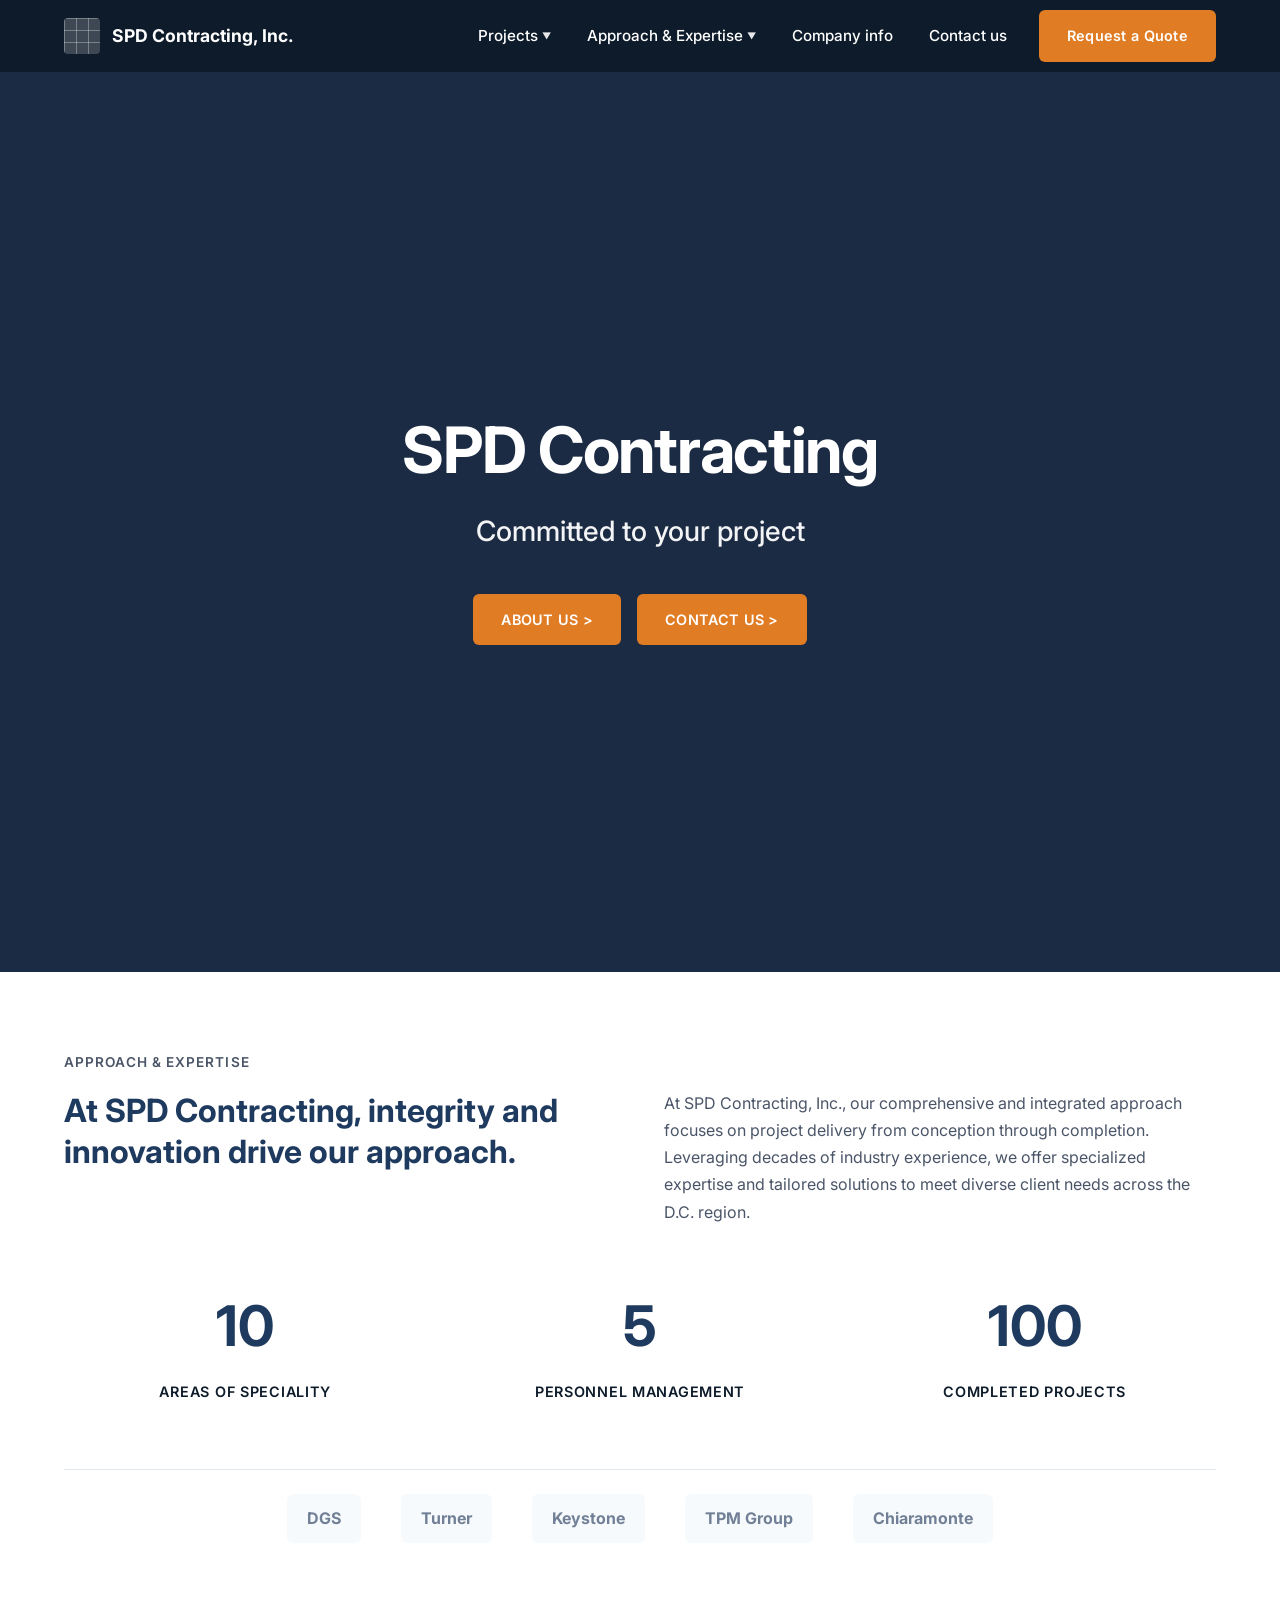
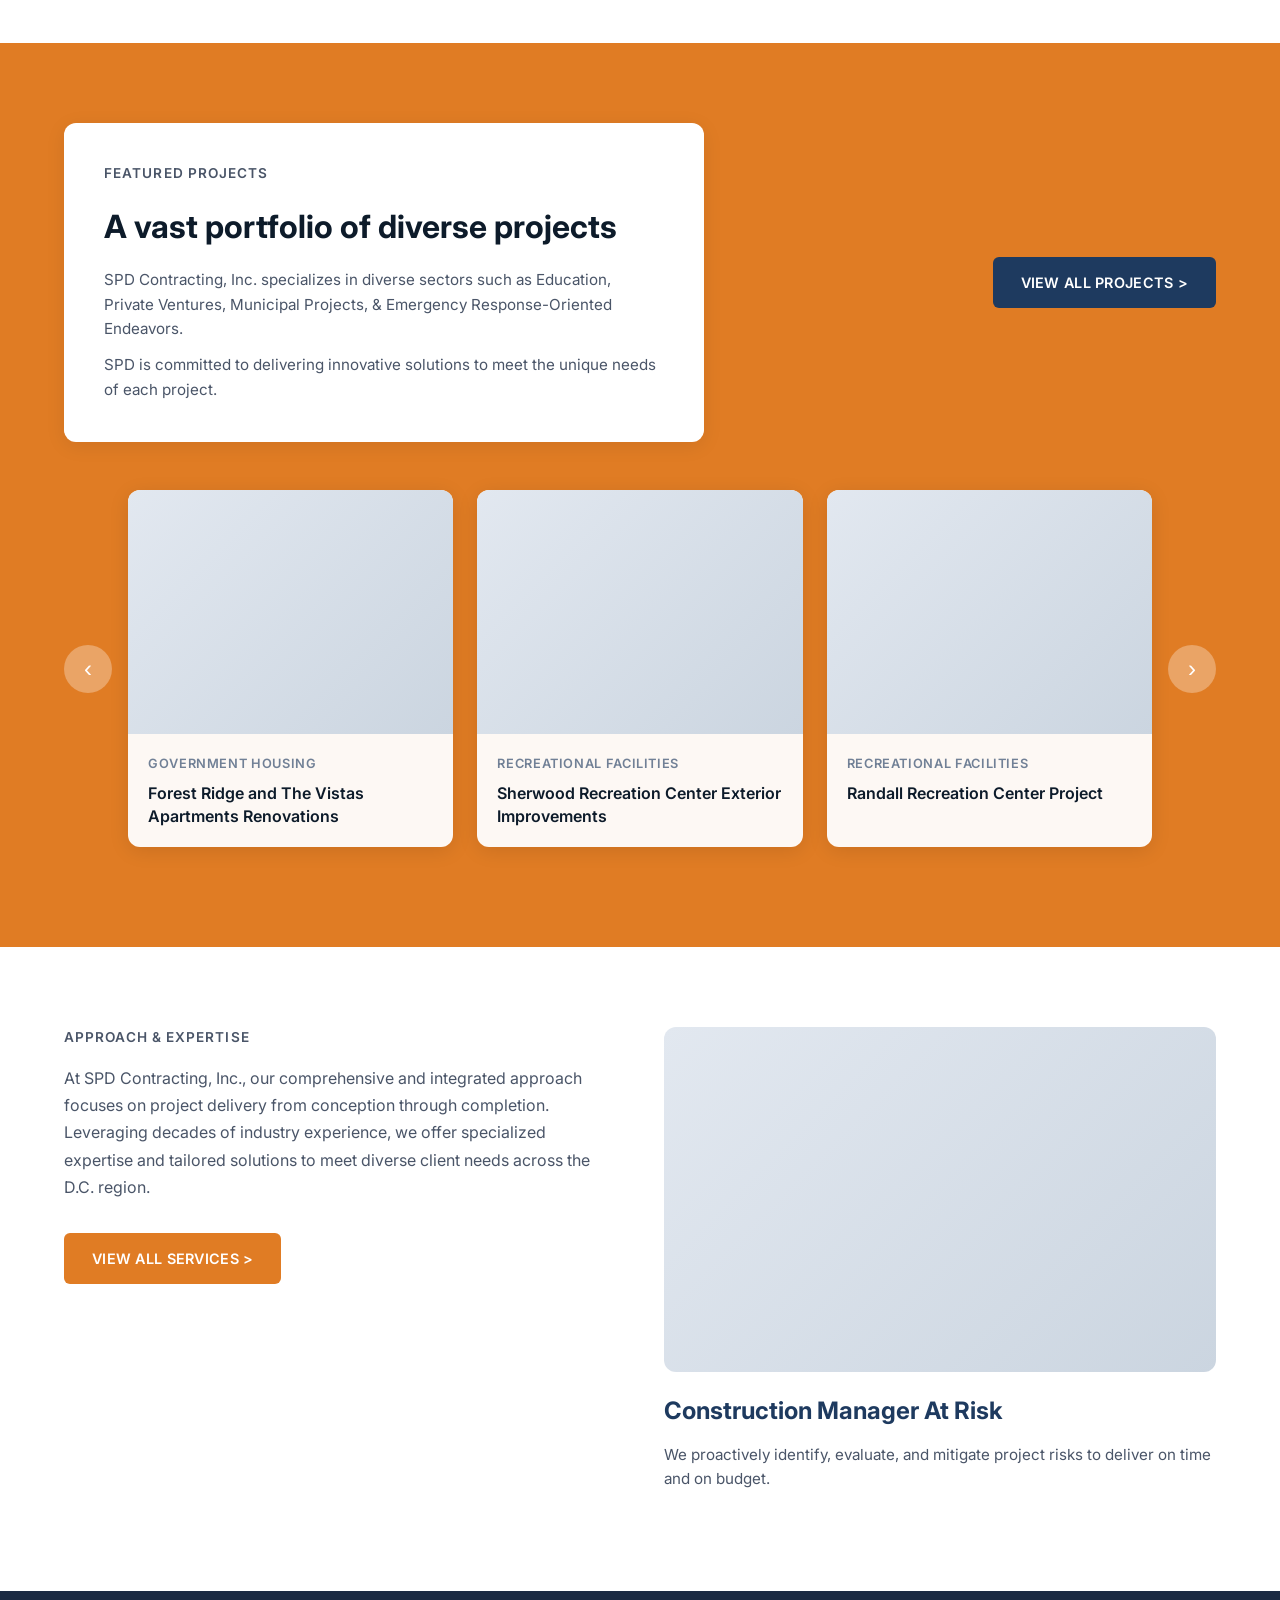
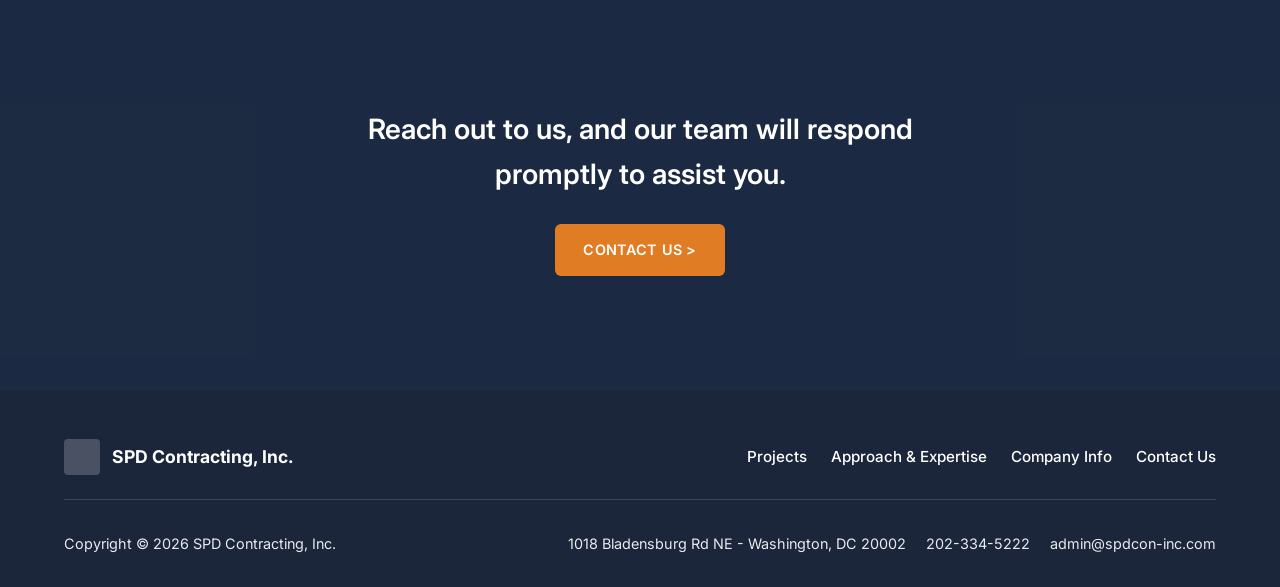
==== src/pages/index.html @ b2f112a1 "add generic navbar footer and project page" ====
<!DOCTYPE html>
<html lang="en">
<head>
  <meta charset="UTF-8">
  <meta name="viewport" content="width=device-width, initial-scale=1.0">
  <title>SPD Contracting, Inc. - Committed to your project</title>
  <link rel="preconnect" href="https://fonts.googleapis.com">
  <link rel="preconnect" href="https://fonts.gstatic.com" crossorigin>
  <link href="https://fonts.googleapis.com/css2?family=Inter:wght@400;500;600;700&display=swap" rel="stylesheet">
  <link rel="stylesheet" href="../assets/css/base.css">
  <link rel="stylesheet" href="../assets/css/layout.css">
  <link rel="stylesheet" href="../assets/css/components.css">
  <link rel="stylesheet" href="../assets/css/carousel.css">
  <link rel="stylesheet" href="../assets/css/pages.css">
</head>
<body>
  <div id="site-header-placeholder"></div>

  <main id="main-content">
    <section class="hero">
      <div class="hero-overlay"></div>
      <div class="hero-content">
        <h1 class="hero-title">SPD Contracting</h1>
        <p class="hero-subtitle">Committed to your project</p>
        <div class="hero-buttons">
          <a href="#approach" class="btn btn-primary">ABOUT US &gt;</a>
          <a href="#contact" class="btn btn-primary">CONTACT US &gt;</a>
        </div>
      </div>
    </section>

    <section class="approach" id="approach">
      <div class="container">
        <h2 class="section-label">Approach & Expertise</h2>
        <div class="approach-grid">
          <div class="approach-headline">
            <h3>At SPD Contracting, integrity and innovation drive our approach.</h3>
          </div>
          <div class="approach-text">
            <p>At SPD Contracting, Inc., our comprehensive and integrated approach focuses on project delivery from conception through completion. Leveraging decades of industry experience, we offer specialized expertise and tailored solutions to meet diverse client needs across the D.C. region.</p>
          </div>
        </div>
        <div class="metrics">
          <div class="metric">
            <span class="metric-number">10</span>
            <span class="metric-label">Areas of SPECIALITY</span>
          </div>
          <div class="metric">
            <span class="metric-number">5</span>
            <span class="metric-label">Personnel MANAGEMENT</span>
          </div>
          <div class="metric">
            <span class="metric-number">100</span>
            <span class="metric-label">Completed PROJECTS</span>
          </div>
        </div>
        <div class="partner-logos">
          <div class="partner-logo">DGS</div>
          <div class="partner-logo">Turner</div>
          <div class="partner-logo">Keystone</div>
          <div class="partner-logo">TPM Group</div>
          <div class="partner-logo">Chiaramonte</div>
        </div>
      </div>
    </section>

    <section class="featured-projects" id="projects">
      <div class="container">
        <div class="projects-intro">
          <div class="projects-text-box">
            <h2 class="section-label">Featured Projects</h2>
            <h3 class="projects-title">A vast portfolio of diverse projects</h3>
            <p>SPD Contracting, Inc. specializes in diverse sectors such as Education, Private Ventures, Municipal Projects, & Emergency Response-Oriented Endeavors.</p>
            <p>SPD is committed to delivering innovative solutions to meet the unique needs of each project.</p>
          </div>
          <a href="projects.html" class="btn btn-dark">VIEW ALL PROJECTS &gt;</a>
        </div>
        <div class="projects-carousel">
          <button type="button" class="carousel-arrow carousel-prev" aria-label="Previous">‹</button>
          <div class="projects-cards">
            <article class="project-card">
              <div class="project-image"></div>
              <div class="project-caption">
                <span class="project-category">Government Housing</span>
                <h4>Forest Ridge and The Vistas Apartments Renovations</h4>
              </div>
            </article>
            <article class="project-card">
              <div class="project-image"></div>
              <div class="project-caption">
                <span class="project-category">Recreational Facilities</span>
                <h4>Sherwood Recreation Center Exterior Improvements</h4>
              </div>
            </article>
            <article class="project-card">
              <div class="project-image"></div>
              <div class="project-caption">
                <span class="project-category">Recreational Facilities</span>
                <h4>Randall Recreation Center Project</h4>
              </div>
            </article>
          </div>
          <button type="button" class="carousel-arrow carousel-next" aria-label="Next">›</button>
        </div>
      </div>
    </section>

    <section class="services">
      <div class="container">
        <div class="services-grid">
          <div class="services-intro">
            <h2 class="section-label">Approach & Expertise</h2>
            <p>At SPD Contracting, Inc., our comprehensive and integrated approach focuses on project delivery from conception through completion. Leveraging decades of industry experience, we offer specialized expertise and tailored solutions to meet diverse client needs across the D.C. region.</p>
            <a href="#approach" class="btn btn-primary">VIEW ALL SERVICES &gt;</a>
          </div>
          <div class="service-feature">
            <div class="service-image"></div>
            <h3>Construction Manager At Risk</h3>
            <p>We proactively identify, evaluate, and mitigate project risks to deliver on time and on budget.</p>
          </div>
        </div>
      </div>
    </section>

    <section class="cta-section" id="contact">
      <div class="cta-overlay"></div>
      <div class="cta-content">
        <p class="cta-text">Reach out to us, and our team will respond promptly to assist you.</p>
        <a href="#contact" class="btn btn-primary">CONTACT US &gt;</a>
      </div>
    </section>
  </main>

  <div id="site-footer-placeholder"></div>

  <script src="../assets/js/carousel.js"></script>
  <script src="../assets/js/nav.js"></script>
  <script src="../assets/js/main.js" data-partials-base="../partials/"></script>
  <script>
    document.addEventListener('DOMContentLoaded', function () {
      var prev = document.querySelector('.carousel-prev');
      var next = document.querySelector('.carousel-next');
      var cards = document.querySelector('.projects-cards');
      if (prev && next && cards) {
        prev.addEventListener('click', function () { cards.scrollBy({ left: -320, behavior: 'smooth' }); });
        next.addEventListener('click', function () { cards.scrollBy({ left: 320, behavior: 'smooth' }); });
      }
    });
  </script>
</body>
</html>
---- src/assets/css/base.css ----
/**
 * base.css - Variables, reset, tipografía
 * Prefijo de componentes: .site-header, .nav__, .footer__
 */
:root {
  --color-dark: #0d1b2a;
  --color-dark-blue: #1b263b;
  --color-navy: #1e3a5f;
  --color-accent: #e07c24;
  --color-accent-hover: #c96a1a;
  --color-white: #ffffff;
  --color-gray: #4a5568;
  --color-gray-light: #718096;
  --font-sans: 'Inter', -apple-system, BlinkMacSystemFont, 'Segoe UI', sans-serif;
  --container-max: 1200px;
  --header-height: 72px;
}

*,
*::before,
*::after {
  box-sizing: border-box;
}

html {
  scroll-behavior: smooth;
}

body {
  margin: 0;
  font-family: var(--font-sans);
  font-size: 16px;
  line-height: 1.6;
  color: var(--color-dark);
  background: var(--color-white);
}

img {
  max-width: 100%;
  height: auto;
  display: block;
}

a {
  color: inherit;
  text-decoration: none;
}

ul {
  list-style: none;
  margin: 0;
  padding: 0;
}
---- src/assets/css/layout.css ----
/**
 * layout.css - Container, grids, spacing
 */
.layout__container {
  max-width: var(--container-max);
  margin: 0 auto;
  padding: 0 24px;
}

/* Alias para compatibilidad con páginas existentes */
.container {
  max-width: var(--container-max);
  margin: 0 auto;
  padding: 0 24px;
}
---- src/assets/css/components.css ----
/**
 * components.css - Navbar (mega menu), Footer, botones, dropdowns
 * Clases prefijadas: .site-header, .nav__, .footer__
 */

/* ========== Buttons ========== */
.btn {
  display: inline-block;
  padding: 14px 28px;
  font-family: var(--font-sans);
  font-weight: 600;
  font-size: 0.9rem;
  letter-spacing: 0.02em;
  border: none;
  border-radius: 6px;
  cursor: pointer;
  transition: background 0.2s, transform 0.15s;
}

.btn:hover {
  transform: translateY(-1px);
}

.btn-primary {
  background: var(--color-accent);
  color: var(--color-white);
}

.btn-primary:hover {
  background: var(--color-accent-hover);
}

.btn-dark {
  background: var(--color-navy);
  color: var(--color-white);
}

.btn-dark:hover {
  background: var(--color-dark-blue);
}

/* ========== Site Header ========== */
.site-header {
  position: fixed;
  top: 0;
  left: 0;
  right: 0;
  height: var(--header-height);
  background: var(--color-dark);
  z-index: 100;
  display: flex;
  align-items: center;
}

.site-header .layout__container,
.site-header .header-inner {
  width: 100%;
  max-width: var(--container-max);
  margin: 0 auto;
  padding: 0 24px;
  display: flex;
  align-items: center;
  justify-content: space-between;
  gap: 16px;
}

.site-header .nav__list-wrap {
  flex: 1;
  display: flex;
  justify-content: flex-end;
}

.site-header .btn-primary {
  flex-shrink: 0;
}

.site-header .nav__logo {
  display: flex;
  align-items: center;
  gap: 12px;
  color: var(--color-white);
  font-weight: 700;
  font-size: 1.1rem;
}

.site-header .nav__logo-icon {
  width: 36px;
  height: 36px;
  background: rgba(255, 255, 255, 0.2);
  display: block;
  border-radius: 4px;
  background-image: linear-gradient(to right, rgba(255,255,255,0.3) 1px, transparent 1px),
    linear-gradient(to bottom, rgba(255,255,255,0.3) 1px, transparent 1px);
  background-size: 12px 12px;
}

/* Desktop nav list */
.nav__list {
  display: flex;
  align-items: center;
  gap: 4px;
}

.nav__item {
  position: relative;
}

.nav__link {
  display: inline-flex;
  align-items: center;
  gap: 4px;
  padding: 12px 16px;
  color: var(--color-white);
  font-weight: 500;
  font-size: 0.95rem;
  border: none;
  background: none;
  cursor: pointer;
  font-family: inherit;
  text-decoration: none;
}

.nav__link:hover,
.nav__link:focus,
.nav__item.is-active .nav__link {
  color: var(--color-accent);
  outline: none;
}

.nav__chevron {
  font-size: 0.6em;
  opacity: 0.9;
  transition: transform 0.2s;
}

.nav__item[aria-expanded="true"] .nav__chevron {
  transform: rotate(180deg);
}

/* Dropdown panel (mega menu + simple dropdown) */
.nav__dropdown {
  position: absolute;
  top: 100%;
  left: 0;
  min-width: 280px;
  background: rgba(13, 27, 42, 0.98);
  backdrop-filter: blur(8px);
  border-radius: 0 0 8px 8px;
  box-shadow: 0 12px 32px rgba(0, 0, 0, 0.4);
  padding: 16px 0;
  opacity: 0;
  visibility: hidden;
  transform: translateY(-4px);
  transition: opacity 0.2s, visibility 0.2s, transform 0.2s;
  z-index: 200;
}

.nav__item[aria-expanded="true"] .nav__dropdown {
  opacity: 1;
  visibility: visible;
  transform: translateY(0);
}

/* Mega menu: two columns */
.nav__mega {
  display: grid;
  grid-template-columns: 220px 1fr;
  min-width: 520px;
  max-width: 640px;
  max-height: 80vh;
  overflow: hidden;
}

.nav__mega-cols {
  overflow-y: auto;
  padding: 8px 0;
}

.nav__mega-cols .nav__mega-category {
  display: flex;
  align-items: center;
  justify-content: space-between;
  padding: 12px 20px;
  color: var(--color-white);
  font-weight: 500;
  font-size: 0.9rem;
  border: none;
  background: none;
  width: 100%;
  text-align: left;
  cursor: pointer;
  font-family: inherit;
  transition: background 0.15s, color 0.15s;
}

.nav__mega-category:hover,
.nav__mega-category:focus,
.nav__mega-category.is-active {
  background: rgba(255, 255, 255, 0.1);
  color: var(--color-accent);
  outline: none;
}

.nav__mega-category .nav__mega-arrow {
  font-size: 0.75rem;
  opacity: 0.7;
}

.nav__mega-panel {
  border-left: 1px solid rgba(255, 255, 255, 0.15);
  padding: 16px 20px;
  overflow-y: auto;
}

.nav__mega-panel-content {
  display: none;
}

.nav__mega-panel-content.is-visible {
  display: block;
}

.nav__mega-panel a {
  display: block;
  padding: 8px 0;
  color: rgba(255, 255, 255, 0.9);
  font-size: 0.9rem;
}

.nav__mega-panel a:hover,
.nav__mega-panel a:focus {
  color: var(--color-accent);
  outline: none;
}

/* Simple dropdown (Approach & Expertise) */
.nav__dropdown-list {
  padding: 4px 0;
}

.nav__dropdown-list a {
  display: block;
  padding: 10px 20px;
  color: var(--color-white);
  font-size: 0.9rem;
}

.nav__dropdown-list a:hover,
.nav__dropdown-list a:focus {
  background: rgba(255, 255, 255, 0.1);
  color: var(--color-accent);
  outline: none;
}

/* Mobile: hamburger */
.nav__toggle {
  display: none;
  align-items: center;
  justify-content: center;
  width: 44px;
  height: 44px;
  padding: 0;
  border: none;
  background: none;
  color: var(--color-white);
  cursor: pointer;
}

.nav__toggle-icon {
  width: 24px;
  height: 2px;
  background: currentColor;
  position: relative;
  transition: background 0.2s;
}

.nav__toggle-icon::before,
.nav__toggle-icon::after {
  content: "";
  position: absolute;
  left: 0;
  width: 100%;
  height: 2px;
  background: currentColor;
  transition: transform 0.2s;
}

.nav__toggle-icon::before {
  top: -8px;
}

.nav__toggle-icon::after {
  top: 8px;
}

.nav__item[aria-expanded="true"] .nav__toggle-icon,
.site-header.is-open .nav__toggle-icon {
  background: transparent;
}

.site-header.is-open .nav__toggle-icon::before {
  transform: translateY(8px) rotate(45deg);
}

.site-header.is-open .nav__toggle-icon::after {
  transform: translateY(-8px) rotate(-45deg);
}

@media (max-width: 900px) {
  .nav__toggle {
    display: flex;
  }

  .nav__list-wrap {
    position: fixed;
    top: var(--header-height);
    left: 0;
    right: 0;
    bottom: 0;
    background: var(--color-dark);
    overflow-y: auto;
    padding: 24px;
    opacity: 0;
    visibility: hidden;
    transition: opacity 0.2s, visibility 0.2s;
    z-index: 99;
  }

  .site-header.is-open .nav__list-wrap {
    opacity: 1;
    visibility: visible;
  }

  .nav__list {
    flex-direction: column;
    align-items: stretch;
    gap: 0;
  }

  .nav__item {
    border-bottom: 1px solid rgba(255, 255, 255, 0.1);
  }

  .nav__link {
    padding: 16px 0;
    width: 100%;
    justify-content: space-between;
  }

  .nav__dropdown {
    position: static;
    opacity: 1;
    visibility: visible;
    transform: none;
    background: rgba(0, 0, 0, 0.2);
    box-shadow: none;
    border-radius: 8px;
    margin: 8px 0 16px;
    padding: 8px 0;
    max-height: 0;
    overflow: hidden;
    transition: max-height 0.3s ease-out;
  }

  .nav__item[aria-expanded="true"] .nav__dropdown {
    max-height: 600px;
  }

  .nav__mega {
    grid-template-columns: 1fr;
    min-width: 0;
    max-width: none;
    max-height: none;
  }

  .nav__mega-panel {
    border-left: none;
    border-top: 1px solid rgba(255, 255, 255, 0.15);
    padding-top: 12px;
    margin-top: 8px;
  }

  .nav__mega-panel-content {
    display: block;
  }

  .nav__mega-panel-content.is-visible {
    display: block;
  }
}

/* ========== Footer ========== */
.site-footer {
  background: var(--color-dark-blue);
  color: var(--color-white);
  padding: 48px 0 32px;
}

.site-footer .layout__container,
.site-footer .container {
  max-width: var(--container-max);
  margin: 0 auto;
  padding: 0 24px;
}

.footer__top {
  display: flex;
  flex-wrap: wrap;
  align-items: center;
  justify-content: space-between;
  gap: 24px;
  margin-bottom: 32px;
  padding-bottom: 24px;
  border-bottom: 1px solid rgba(255, 255, 255, 0.15);
}

.footer__logo {
  display: flex;
  align-items: center;
  gap: 12px;
  color: var(--color-white);
  font-weight: 700;
  font-size: 1.1rem;
}

.footer__logo-icon {
  width: 36px;
  height: 36px;
  background: rgba(255, 255, 255, 0.2);
  border-radius: 4px;
}

.footer__nav {
  display: flex;
  gap: 24px;
}

.footer__nav a {
  color: var(--color-white);
  font-weight: 500;
  font-size: 0.95rem;
}

.footer__nav a:hover {
  color: var(--color-accent);
}

.footer__bottom {
  display: flex;
  flex-wrap: wrap;
  align-items: center;
  justify-content: space-between;
  gap: 16px;
}

.footer__copyright {
  margin: 0;
  font-size: 0.9rem;
  opacity: 0.9;
}

.footer__contact {
  display: flex;
  flex-wrap: wrap;
  align-items: center;
  gap: 20px;
  font-size: 0.9rem;
  opacity: 0.9;
}

.footer__contact a {
  color: var(--color-white);
}

.footer__contact a:hover {
  color: var(--color-accent);
}

@media (max-width: 600px) {
  .footer__bottom {
    flex-direction: column;
    align-items: flex-start;
  }

  .footer__contact {
    flex-direction: column;
    align-items: flex-start;
  }
}
---- src/assets/css/carousel.css ----
/**
 * Carousel - Estilos aislados con prefijo BEM .c-carousel__*
 * Sin estilos globales. Portable a WordPress.
 */

/* --- Contenedor principal --- */
.c-carousel {
  position: relative;
  width: 100%;
  overflow: hidden;
  touch-action: pan-y pinch-zoom;
}

.c-carousel:focus {
  outline: 2px solid currentColor;
  outline-offset: 2px;
}

/* --- Viewport (área visible) --- */
.c-carousel__viewport {
  overflow: hidden;
  width: 100%;
}

/* --- Track (contenedor de slides, se mueve con transform) --- */
.c-carousel__track {
  display: flex;
  flex-wrap: nowrap;
  will-change: transform;
  transition: transform 0.35s ease-out;
}

@media (prefers-reduced-motion: reduce) {
  .c-carousel__track {
    transition-duration: 0.01ms;
  }
}

.c-carousel.is-dragging .c-carousel__track {
  transition: none;
}

/* --- Slides --- */
.c-carousel__slide {
  flex: 0 0 auto;
  min-width: 0;
  box-sizing: border-box;
  padding-right: 12px;
}

.c-carousel__slide:last-child {
  padding-right: 0;
}

.c-carousel__slide > * {
  width: 100%;
  height: 100%;
  object-fit: cover;
}

/* --- Card --- */
.c-carousel__card {
  height: 100%;
  min-height: 280px;
  background: #ffffff;
  border-radius: 12px;
  overflow: hidden;
  box-sizing: border-box;
  display: flex;
  flex-direction: column;
}

.c-carousel__card-image {
  flex: 0 0 auto;
  width: 100%;
  height: 160px;
  background: #e0e4ec;
  border-radius: 12px 12px 0 0;
  overflow: hidden;
}

.c-carousel__card-image img {
  display: block;
  width: 100%;
  height: 100%;
  object-fit: cover;
}

.c-carousel__card-body {
  flex: 1 1 auto;
  padding: 16px 20px;
  background: #ffffff;
  border-radius: 0 0 12px 12px;
}

.c-carousel__card-category {
  margin: 0 0 6px;
  font-size: 0.7rem;
  font-weight: 600;
  letter-spacing: 0.04em;
  text-transform: uppercase;
  color: #8a8f98;
  line-height: 1.2;
}

.c-carousel__card-title {
  margin: 0;
  font-size: 0.95rem;
  font-weight: 700;
  line-height: 1.3;
  color: #2c2e32;
}

/* --- Botones Prev/Next --- */
.c-carousel__btn {
  position: absolute;
  top: 50%;
  transform: translateY(-50%);
  z-index: 2;
  width: 48px;
  height: 48px;
  padding: 0;
  border: none;
  border-radius: 50%;
  background: #f0f0f0;
  color: #2c2e32;
  cursor: pointer;
  display: flex;
  align-items: center;
  justify-content: center;
  box-shadow: 0 2px 8px rgba(0, 0, 0, 0.12);
  transition: background 0.2s, box-shadow 0.2s, opacity 0.2s;
}

.c-carousel__btn:hover {
  background: #e8e8e8;
  box-shadow: 0 4px 12px rgba(0, 0, 0, 0.15);
}

.c-carousel__btn:focus {
  outline: 2px solid currentColor;
  outline-offset: 2px;
}

.c-carousel__btn:disabled {
  opacity: 0.4;
  cursor: not-allowed;
}

.c-carousel__btn--prev {
  left: 12px;
}

.c-carousel__btn--next {
  right: 12px;
}

.c-carousel__btn--prev::before {
  content: "";
  width: 0;
  height: 0;
  border-top: 6px solid transparent;
  border-bottom: 6px solid transparent;
  border-right: 10px solid currentColor;
  margin-left: 2px;
}

.c-carousel__btn--next::before {
  content: "";
  width: 0;
  height: 0;
  border-top: 6px solid transparent;
  border-bottom: 6px solid transparent;
  border-left: 10px solid currentColor;
  margin-right: 2px;
}

/* --- Dots --- */
.c-carousel__dots {
  display: flex;
  justify-content: center;
  gap: 8px;
  margin-top: 12px;
  padding: 0;
  list-style: none;
}

.c-carousel__dot {
  width: 10px;
  height: 10px;
  padding: 0;
  border: none;
  border-radius: 50%;
  background: rgba(0, 0, 0, 0.3);
  cursor: pointer;
  transition: background 0.2s, transform 0.2s;
}

.c-carousel__dot:hover {
  background: rgba(0, 0, 0, 0.5);
}

.c-carousel__dot.is-active {
  background: rgba(0, 0, 0, 0.8);
  transform: scale(1.2);
}

.c-carousel__dot:focus {
  outline: 2px solid currentColor;
  outline-offset: 2px;
}
---- src/assets/css/pages.css ----
/**
 * pages.css - Estilos por sección de página (hero, approach, featured-projects, services, cta)
 */

.section-label {
  font-size: 0.85rem;
  font-weight: 600;
  text-transform: uppercase;
  letter-spacing: 0.08em;
  color: var(--color-gray);
  margin: 0 0 16px;
}

/* ========== Hero ========== */
.hero {
  position: relative;
  min-height: 100vh;
  display: flex;
  align-items: center;
  justify-content: center;
  background: var(--color-navy) url('https://images.unsplash.com/photo-1486406146926-c627a92ad1ab?w=1920') center/cover no-repeat;
  margin-top: var(--header-height);
}

.hero-overlay {
  position: absolute;
  inset: 0;
  background: rgba(27, 38, 59, 0.75);
}

.hero-content {
  position: relative;
  z-index: 1;
  text-align: center;
  padding: 40px 24px;
}

.hero-title {
  margin: 0 0 8px;
  font-size: clamp(2.5rem, 6vw, 4rem);
  font-weight: 700;
  color: var(--color-white);
  letter-spacing: -0.02em;
}

.hero-subtitle {
  margin: 0 0 40px;
  font-size: clamp(1.25rem, 3vw, 1.75rem);
  font-weight: 500;
  color: var(--color-white);
  opacity: 0.95;
}

.hero-buttons {
  display: flex;
  flex-wrap: wrap;
  gap: 16px;
  justify-content: center;
}

/* ========== Approach ========== */
.approach {
  padding: 80px 0 100px;
  background: var(--color-white);
}

.approach-grid {
  display: grid;
  grid-template-columns: 1fr 1fr;
  gap: 48px;
  align-items: start;
  margin-bottom: 56px;
}

@media (max-width: 768px) {
  .approach-grid {
    grid-template-columns: 1fr;
  }
}

.approach-headline h3 {
  margin: 0;
  font-size: clamp(1.5rem, 3vw, 2rem);
  font-weight: 700;
  color: var(--color-navy);
  line-height: 1.3;
}

.approach-text p {
  margin: 0;
  font-size: 1rem;
  color: var(--color-gray);
  line-height: 1.7;
}

.metrics {
  display: grid;
  grid-template-columns: repeat(3, 1fr);
  gap: 32px;
  margin-bottom: 64px;
  text-align: center;
}

@media (max-width: 600px) {
  .metrics {
    grid-template-columns: 1fr;
  }
}

.metric-number {
  display: block;
  font-size: clamp(2.5rem, 5vw, 3.5rem);
  font-weight: 700;
  color: var(--color-navy);
  margin-bottom: 8px;
}

.metric-label {
  font-size: 0.9rem;
  font-weight: 600;
  text-transform: uppercase;
  letter-spacing: 0.05em;
  color: var(--color-dark);
}

.partner-logos {
  display: flex;
  flex-wrap: wrap;
  align-items: center;
  justify-content: center;
  gap: 40px;
  padding-top: 24px;
  border-top: 1px solid #e2e8f0;
}

.partner-logo {
  font-size: 1rem;
  font-weight: 700;
  color: var(--color-gray-light);
  padding: 12px 20px;
  background: #f7fafc;
  border-radius: 6px;
}

/* ========== Featured Projects ========== */
.featured-projects {
  padding: 80px 0 100px;
  background: var(--color-accent);
}

.featured-projects .section-label {
  color: var(--color-gray);
}

.projects-intro {
  display: flex;
  flex-wrap: wrap;
  align-items: flex-start;
  justify-content: space-between;
  gap: 32px;
  margin-bottom: 48px;
}

.projects-text-box {
  flex: 1;
  min-width: 280px;
  max-width: 640px;
  background: var(--color-white);
  padding: 40px;
  border-radius: 12px;
  box-shadow: 0 4px 20px rgba(0, 0, 0, 0.08);
}

.projects-title {
  margin: 0 0 16px;
  font-size: clamp(1.5rem, 2.5vw, 2rem);
  font-weight: 700;
  color: var(--color-dark);
}

.projects-text-box p {
  margin: 0 0 12px;
  font-size: 0.95rem;
  color: var(--color-gray);
}

.projects-text-box p:last-of-type {
  margin-bottom: 0;
}

.projects-intro .btn-dark {
  align-self: center;
}

.projects-carousel {
  position: relative;
  display: flex;
  align-items: center;
  gap: 16px;
}

.carousel-arrow {
  flex-shrink: 0;
  width: 48px;
  height: 48px;
  border-radius: 50%;
  background: rgba(255, 255, 255, 0.3);
  color: var(--color-white);
  border: none;
  font-size: 1.5rem;
  cursor: pointer;
  display: flex;
  align-items: center;
  justify-content: center;
  transition: background 0.2s;
}

.carousel-arrow:hover {
  background: rgba(255, 255, 255, 0.5);
}

.projects-cards {
  display: grid;
  grid-template-columns: repeat(3, 1fr);
  gap: 24px;
  flex: 1;
  min-width: 0;
}

@media (max-width: 900px) {
  .projects-cards {
    grid-template-columns: 1fr;
  }
}

.project-card {
  background: rgba(255, 255, 255, 0.95);
  border-radius: 12px;
  overflow: hidden;
  box-shadow: 0 4px 20px rgba(0, 0, 0, 0.1);
}

.project-image {
  aspect-ratio: 4/3;
  background: linear-gradient(135deg, #e2e8f0 0%, #cbd5e0 100%);
}

.project-caption {
  padding: 20px;
}

.project-category {
  display: block;
  font-size: 0.8rem;
  font-weight: 600;
  text-transform: uppercase;
  letter-spacing: 0.05em;
  color: var(--color-gray-light);
  margin-bottom: 8px;
}

.project-caption h4 {
  margin: 0;
  font-size: 1rem;
  font-weight: 600;
  color: var(--color-dark);
  line-height: 1.4;
}

/* ========== Services ========== */
.services {
  padding: 80px 0 100px;
  background: var(--color-white);
}

.services-grid {
  display: grid;
  grid-template-columns: 1fr 1fr;
  gap: 48px;
  align-items: start;
}

@media (max-width: 768px) {
  .services-grid {
    grid-template-columns: 1fr;
  }
}

.services-intro p {
  margin: 0 0 24px;
  font-size: 1rem;
  color: var(--color-gray);
  line-height: 1.7;
}

.services-intro .btn {
  margin-top: 8px;
}

.service-feature {
  padding: 0;
}

.service-image {
  aspect-ratio: 16/10;
  background: linear-gradient(135deg, #e2e8f0 0%, #cbd5e0 100%);
  border-radius: 12px;
  margin-bottom: 20px;
}

.service-feature h3 {
  margin: 0 0 12px;
  font-size: 1.5rem;
  font-weight: 700;
  color: var(--color-navy);
}

.service-feature p {
  margin: 0;
  font-size: 0.95rem;
  color: var(--color-gray);
  line-height: 1.6;
}

/* ========== CTA ========== */
.cta-section {
  position: relative;
  min-height: 400px;
  display: flex;
  align-items: center;
  justify-content: center;
  background: var(--color-navy) url('https://images.unsplash.com/photo-1504307651254-35680f356dfd?w=1920') center/cover no-repeat;
}

.cta-overlay {
  position: absolute;
  inset: 0;
  background: rgba(27, 38, 59, 0.8);
}

.cta-content {
  position: relative;
  z-index: 1;
  text-align: center;
  padding: 60px 24px;
}

.cta-text {
  margin: 0 0 28px;
  font-size: clamp(1.25rem, 3vw, 1.75rem);
  font-weight: 600;
  color: var(--color-white);
  max-width: 640px;
  margin-left: auto;
  margin-right: auto;
}

/* ========== Projects page ========== */
.page-projects {
  padding-top: var(--header-height);
  background: var(--color-white);
}

.page-projects .section-title {
  font-size: clamp(1.75rem, 3vw, 2.25rem);
  font-weight: 700;
  color: var(--color-dark);
  margin: 0 0 2rem;
}

.page-projects .content-section {
  padding: 3rem 0;
}

.projects-services-strip {
  display: flex;
  flex-wrap: nowrap;
  gap: 1.5rem;
  overflow-x: auto;
  padding-bottom: 1rem;
  -webkit-overflow-scrolling: touch;
}

.projects-services-strip::-webkit-scrollbar {
  height: 6px;
}

.projects-service-item {
  flex: 0 0 12rem;
  text-align: center;
}

.projects-service-item .thumb {
  aspect-ratio: 1;
  border-radius: 12px;
  overflow: hidden;
  margin-bottom: 0.75rem;
  background: #f1f5f9;
}

.projects-service-item .thumb img {
  width: 100%;
  height: 100%;
  object-fit: cover;
}

.projects-service-item span {
  font-size: 0.875rem;
  font-weight: 600;
  color: var(--color-dark);
}

.two-col-grid {
  display: grid;
  grid-template-columns: 1fr 1fr;
  gap: 3rem;
  align-items: start;
}

@media (max-width: 768px) {
  .two-col-grid {
    grid-template-columns: 1fr;
  }
}

.project-detail-img {
  width: 100%;
  border-radius: 12px;
  overflow: hidden;
  box-shadow: 0 4px 20px rgba(0,0,0,0.1);
}

.project-detail-img img {
  width: 100%;
  height: auto;
  display: block;
}

.project-detail h3 {
  margin: 0 0 1rem;
  font-size: 1.5rem;
  font-weight: 700;
  color: var(--color-dark);
}

.project-detail p {
  margin: 0 0 1rem;
  font-size: 0.95rem;
  color: var(--color-gray);
  line-height: 1.7;
}

.related-card {
  border-radius: 12px;
  overflow: hidden;
  box-shadow: 0 4px 12px rgba(0,0,0,0.08);
}

.related-card .thumb {
  aspect-ratio: 16/10;
  background: #e2e8f0;
  overflow: hidden;
}

.related-card .thumb img {
  width: 100%;
  height: 100%;
  object-fit: cover;
}

.related-card .body {
  padding: 1.25rem;
}

.related-card h3 {
  margin: 0 0 0.5rem;
  font-size: 1.125rem;
  font-weight: 700;
  color: var(--color-dark);
}

.related-card p {
  margin: 0 0 0.75rem;
  font-size: 0.875rem;
  color: var(--color-gray);
  line-height: 1.5;
  display: -webkit-box;
  -webkit-line-clamp: 2;
  -webkit-box-orient: vertical;
  overflow: hidden;
}

.related-card a.link {
  font-size: 0.875rem;
  font-weight: 600;
  color: var(--color-accent);
}

.related-card a.link:hover {
  text-decoration: underline;
}

/* Carousel overrides on projects page */
.page-projects .c-carousel__btn {
  background: #fff;
  border: 1px solid #e2e8f0;
  color: #64748b;
  box-shadow: none;
}

.page-projects .c-carousel__btn:hover {
  background: var(--color-dark);
  color: #fff;
  border-color: var(--color-dark);
}

.featured-carousel .c-carousel__card {
  border-radius: 1rem;
  box-shadow: 0 10px 15px -3px rgba(0,0,0,0.1);
}

.gallery-slide-img {
  aspect-ratio: 3/4;
  border-radius: 1rem;
  overflow: hidden;
  box-shadow: 0 4px 14px rgba(0,0,0,0.08);
}

.gallery-slide-img img {
  width: 100%;
  height: 100%;
  object-fit: cover;
}
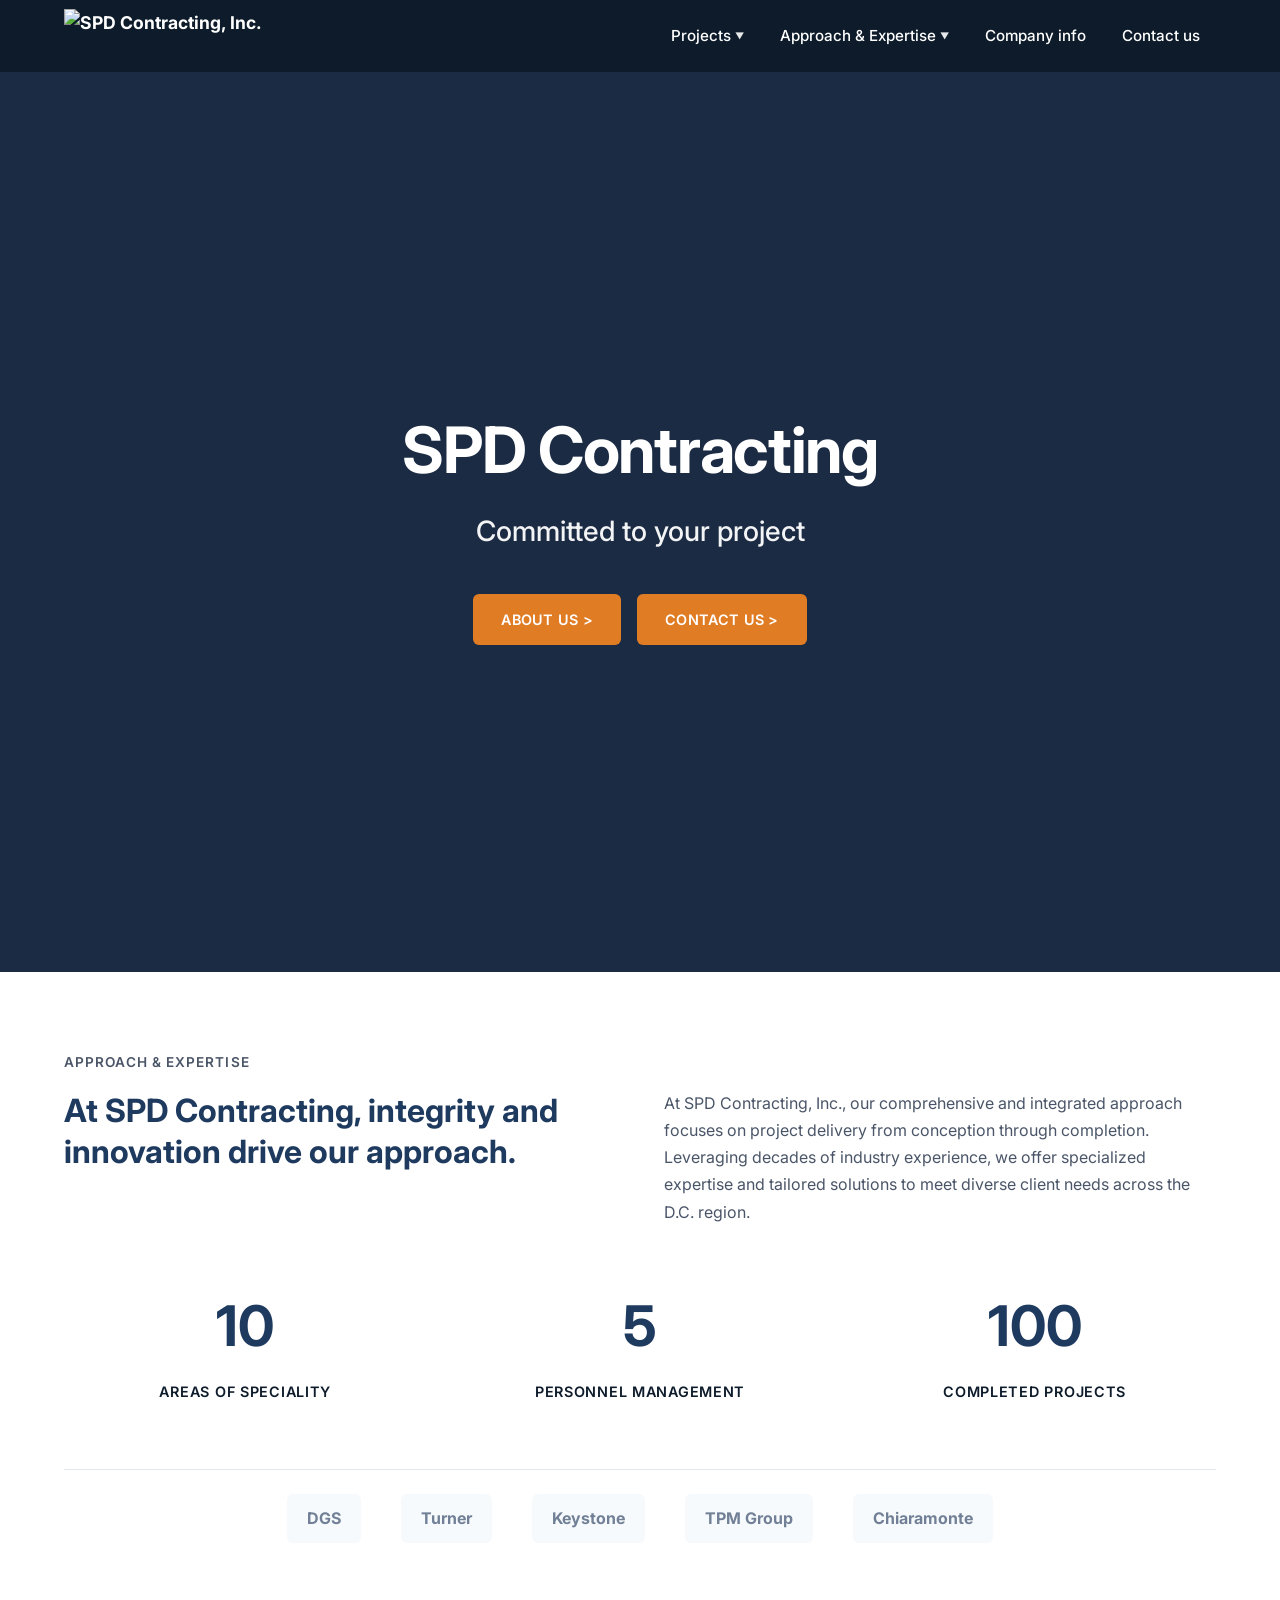
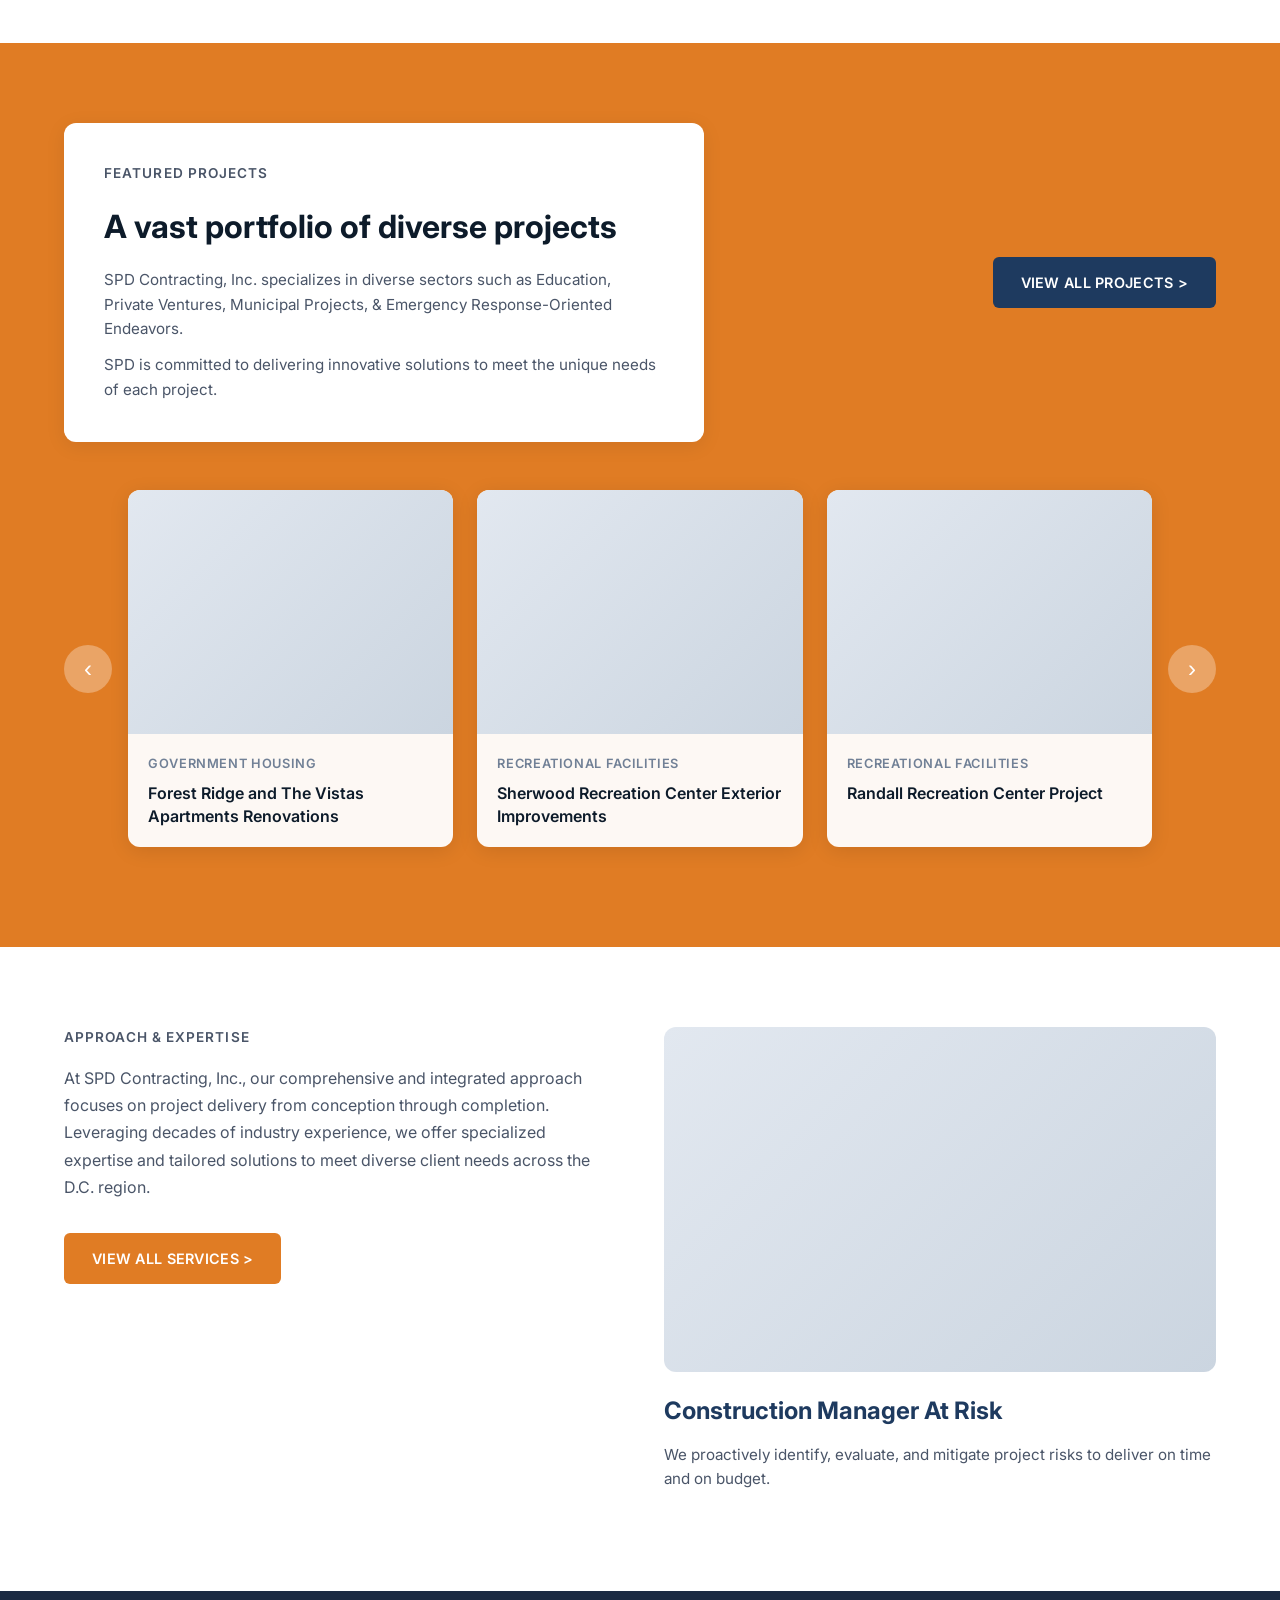
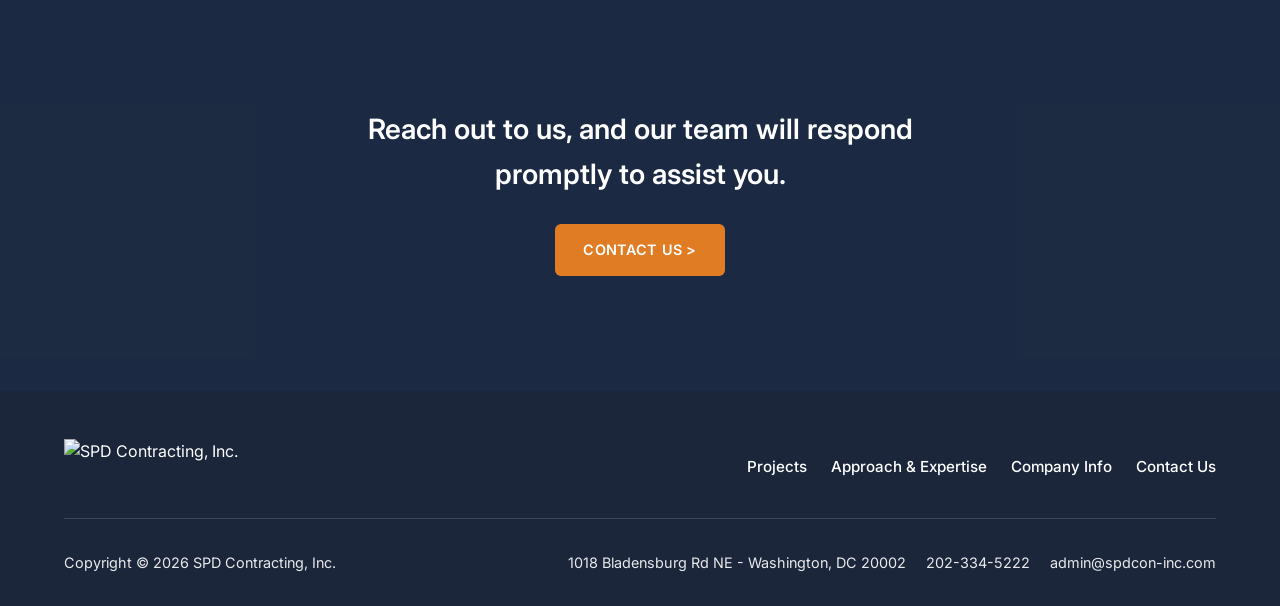
==== commit 0745f463: "Add new project pages for Boone ES Emergency Repairs, Forest Ridge and The Vistas, MPD 4th District " ====
--- a/src/pages/index.html
+++ b/src/pages/index.html
@@ -10,6 +10,7 @@
   <link rel="stylesheet" href="../assets/css/base.css">
   <link rel="stylesheet" href="../assets/css/layout.css">
   <link rel="stylesheet" href="../assets/css/components.css">
+  <link rel="stylesheet" href="../assets/css/navbar.css">
   <link rel="stylesheet" href="../assets/css/carousel.css">
   <link rel="stylesheet" href="../assets/css/pages.css">
 </head>
@@ -134,7 +135,7 @@
   <div id="site-footer-placeholder"></div>
 
   <script src="../assets/js/carousel.js"></script>
-  <script src="../assets/js/nav.js"></script>
+  <script src="../assets/js/navbar.js"></script>
   <script src="../assets/js/main.js" data-partials-base="../partials/"></script>
   <script>
     document.addEventListener('DOMContentLoaded', function () {
--- a/src/assets/css/components.css
+++ b/src/assets/css/components.css
@@ -39,356 +39,6 @@
   background: var(--color-dark-blue);
 }
 
-/* ========== Site Header ========== */
-.site-header {
-  position: fixed;
-  top: 0;
-  left: 0;
-  right: 0;
-  height: var(--header-height);
-  background: var(--color-dark);
-  z-index: 100;
-  display: flex;
-  align-items: center;
-}
-
-.site-header .layout__container,
-.site-header .header-inner {
-  width: 100%;
-  max-width: var(--container-max);
-  margin: 0 auto;
-  padding: 0 24px;
-  display: flex;
-  align-items: center;
-  justify-content: space-between;
-  gap: 16px;
-}
-
-.site-header .nav__list-wrap {
-  flex: 1;
-  display: flex;
-  justify-content: flex-end;
-}
-
-.site-header .btn-primary {
-  flex-shrink: 0;
-}
-
-.site-header .nav__logo {
-  display: flex;
-  align-items: center;
-  gap: 12px;
-  color: var(--color-white);
-  font-weight: 700;
-  font-size: 1.1rem;
-}
-
-.site-header .nav__logo-icon {
-  width: 36px;
-  height: 36px;
-  background: rgba(255, 255, 255, 0.2);
-  display: block;
-  border-radius: 4px;
-  background-image: linear-gradient(to right, rgba(255,255,255,0.3) 1px, transparent 1px),
-    linear-gradient(to bottom, rgba(255,255,255,0.3) 1px, transparent 1px);
-  background-size: 12px 12px;
-}
-
-/* Desktop nav list */
-.nav__list {
-  display: flex;
-  align-items: center;
-  gap: 4px;
-}
-
-.nav__item {
-  position: relative;
-}
-
-.nav__link {
-  display: inline-flex;
-  align-items: center;
-  gap: 4px;
-  padding: 12px 16px;
-  color: var(--color-white);
-  font-weight: 500;
-  font-size: 0.95rem;
-  border: none;
-  background: none;
-  cursor: pointer;
-  font-family: inherit;
-  text-decoration: none;
-}
-
-.nav__link:hover,
-.nav__link:focus,
-.nav__item.is-active .nav__link {
-  color: var(--color-accent);
-  outline: none;
-}
-
-.nav__chevron {
-  font-size: 0.6em;
-  opacity: 0.9;
-  transition: transform 0.2s;
-}
-
-.nav__item[aria-expanded="true"] .nav__chevron {
-  transform: rotate(180deg);
-}
-
-/* Dropdown panel (mega menu + simple dropdown) */
-.nav__dropdown {
-  position: absolute;
-  top: 100%;
-  left: 0;
-  min-width: 280px;
-  background: rgba(13, 27, 42, 0.98);
-  backdrop-filter: blur(8px);
-  border-radius: 0 0 8px 8px;
-  box-shadow: 0 12px 32px rgba(0, 0, 0, 0.4);
-  padding: 16px 0;
-  opacity: 0;
-  visibility: hidden;
-  transform: translateY(-4px);
-  transition: opacity 0.2s, visibility 0.2s, transform 0.2s;
-  z-index: 200;
-}
-
-.nav__item[aria-expanded="true"] .nav__dropdown {
-  opacity: 1;
-  visibility: visible;
-  transform: translateY(0);
-}
-
-/* Mega menu: two columns */
-.nav__mega {
-  display: grid;
-  grid-template-columns: 220px 1fr;
-  min-width: 520px;
-  max-width: 640px;
-  max-height: 80vh;
-  overflow: hidden;
-}
-
-.nav__mega-cols {
-  overflow-y: auto;
-  padding: 8px 0;
-}
-
-.nav__mega-cols .nav__mega-category {
-  display: flex;
-  align-items: center;
-  justify-content: space-between;
-  padding: 12px 20px;
-  color: var(--color-white);
-  font-weight: 500;
-  font-size: 0.9rem;
-  border: none;
-  background: none;
-  width: 100%;
-  text-align: left;
-  cursor: pointer;
-  font-family: inherit;
-  transition: background 0.15s, color 0.15s;
-}
-
-.nav__mega-category:hover,
-.nav__mega-category:focus,
-.nav__mega-category.is-active {
-  background: rgba(255, 255, 255, 0.1);
-  color: var(--color-accent);
-  outline: none;
-}
-
-.nav__mega-category .nav__mega-arrow {
-  font-size: 0.75rem;
-  opacity: 0.7;
-}
-
-.nav__mega-panel {
-  border-left: 1px solid rgba(255, 255, 255, 0.15);
-  padding: 16px 20px;
-  overflow-y: auto;
-}
-
-.nav__mega-panel-content {
-  display: none;
-}
-
-.nav__mega-panel-content.is-visible {
-  display: block;
-}
-
-.nav__mega-panel a {
-  display: block;
-  padding: 8px 0;
-  color: rgba(255, 255, 255, 0.9);
-  font-size: 0.9rem;
-}
-
-.nav__mega-panel a:hover,
-.nav__mega-panel a:focus {
-  color: var(--color-accent);
-  outline: none;
-}
-
-/* Simple dropdown (Approach & Expertise) */
-.nav__dropdown-list {
-  padding: 4px 0;
-}
-
-.nav__dropdown-list a {
-  display: block;
-  padding: 10px 20px;
-  color: var(--color-white);
-  font-size: 0.9rem;
-}
-
-.nav__dropdown-list a:hover,
-.nav__dropdown-list a:focus {
-  background: rgba(255, 255, 255, 0.1);
-  color: var(--color-accent);
-  outline: none;
-}
-
-/* Mobile: hamburger */
-.nav__toggle {
-  display: none;
-  align-items: center;
-  justify-content: center;
-  width: 44px;
-  height: 44px;
-  padding: 0;
-  border: none;
-  background: none;
-  color: var(--color-white);
-  cursor: pointer;
-}
-
-.nav__toggle-icon {
-  width: 24px;
-  height: 2px;
-  background: currentColor;
-  position: relative;
-  transition: background 0.2s;
-}
-
-.nav__toggle-icon::before,
-.nav__toggle-icon::after {
-  content: "";
-  position: absolute;
-  left: 0;
-  width: 100%;
-  height: 2px;
-  background: currentColor;
-  transition: transform 0.2s;
-}
-
-.nav__toggle-icon::before {
-  top: -8px;
-}
-
-.nav__toggle-icon::after {
-  top: 8px;
-}
-
-.nav__item[aria-expanded="true"] .nav__toggle-icon,
-.site-header.is-open .nav__toggle-icon {
-  background: transparent;
-}
-
-.site-header.is-open .nav__toggle-icon::before {
-  transform: translateY(8px) rotate(45deg);
-}
-
-.site-header.is-open .nav__toggle-icon::after {
-  transform: translateY(-8px) rotate(-45deg);
-}
-
-@media (max-width: 900px) {
-  .nav__toggle {
-    display: flex;
-  }
-
-  .nav__list-wrap {
-    position: fixed;
-    top: var(--header-height);
-    left: 0;
-    right: 0;
-    bottom: 0;
-    background: var(--color-dark);
-    overflow-y: auto;
-    padding: 24px;
-    opacity: 0;
-    visibility: hidden;
-    transition: opacity 0.2s, visibility 0.2s;
-    z-index: 99;
-  }
-
-  .site-header.is-open .nav__list-wrap {
-    opacity: 1;
-    visibility: visible;
-  }
-
-  .nav__list {
-    flex-direction: column;
-    align-items: stretch;
-    gap: 0;
-  }
-
-  .nav__item {
-    border-bottom: 1px solid rgba(255, 255, 255, 0.1);
-  }
-
-  .nav__link {
-    padding: 16px 0;
-    width: 100%;
-    justify-content: space-between;
-  }
-
-  .nav__dropdown {
-    position: static;
-    opacity: 1;
-    visibility: visible;
-    transform: none;
-    background: rgba(0, 0, 0, 0.2);
-    box-shadow: none;
-    border-radius: 8px;
-    margin: 8px 0 16px;
-    padding: 8px 0;
-    max-height: 0;
-    overflow: hidden;
-    transition: max-height 0.3s ease-out;
-  }
-
-  .nav__item[aria-expanded="true"] .nav__dropdown {
-    max-height: 600px;
-  }
-
-  .nav__mega {
-    grid-template-columns: 1fr;
-    min-width: 0;
-    max-width: none;
-    max-height: none;
-  }
-
-  .nav__mega-panel {
-    border-left: none;
-    border-top: 1px solid rgba(255, 255, 255, 0.15);
-    padding-top: 12px;
-    margin-top: 8px;
-  }
-
-  .nav__mega-panel-content {
-    display: block;
-  }
-
-  .nav__mega-panel-content.is-visible {
-    display: block;
-  }
-}
-
 /* ========== Footer ========== */
 .site-footer {
   background: var(--color-dark-blue);
@@ -417,17 +67,25 @@
 .footer__logo {
   display: flex;
   align-items: center;
-  gap: 12px;
+  justify-content: center;
   color: var(--color-white);
-  font-weight: 700;
-  font-size: 1.1rem;
+  text-decoration: none;
 }
 
-.footer__logo-icon {
-  width: 36px;
-  height: 36px;
-  background: rgba(255, 255, 255, 0.2);
-  border-radius: 4px;
+/* Logo 779×164: altura 55px, proporción conservada */
+.footer__logo-img {
+  display: block;
+  height: 55px;
+  width: auto;
+  max-width: 330px; /* 55 * (779/164) */
+  object-fit: contain;
+}
+
+@media (max-width: 640px) {
+  .footer__logo-img {
+    height: 46px;
+    max-width: 218px; /* 46 * (779/164) */
+  }
 }
 
 .footer__nav {
--- a/src/assets/css/navbar.css
+++ b/src/assets/css/navbar.css
@@ -0,0 +1,381 @@
+/**
+ * navbar.css - Navbar OG: dark bar, mega menu 2 columns, separator, accent highlight, panel card
+ * BEM: .site-header, .nav__
+ */
+
+/* ========== Site Header ========== */
+.site-header {
+  position: fixed;
+  top: 0;
+  left: 0;
+  right: 0;
+  height: var(--header-height);
+  background: var(--color-dark);
+  z-index: 100;
+  display: flex;
+  align-items: center;
+}
+
+.site-header .layout__container {
+  width: 100%;
+  max-width: var(--container-max);
+  margin: 0 auto;
+  padding: 0 24px;
+  display: flex;
+  align-items: center;
+  justify-content: space-between;
+  gap: 16px;
+}
+
+.site-header .nav__list-wrap {
+  flex: 1;
+  display: flex;
+  justify-content: flex-end;
+}
+
+.site-header .btn-primary {
+  flex-shrink: 0;
+}
+
+.site-header .nav__logo {
+  display: flex;
+  align-items: center;
+  gap: 12px;
+  color: var(--color-white);
+  font-weight: 700;
+  font-size: 1.1rem;
+  text-decoration: none;
+}
+
+.site-header .nav__logo:hover {
+  color: var(--color-white);
+}
+
+/* Logo imagen: mismo tamaño que el logo anterior (icono + texto ~40–50px) */
+/* Logo 779×164: altura ~42px, proporción conservada */
+.navbar__logo-img {
+  display: block;
+  height: 55px;
+  width: auto;
+  max-width: 300px; /* 42 * (779/164) ≈ 199 */
+  object-fit: contain;
+  object-position: left center;
+}
+
+@media (max-width: 899px) {
+  .navbar__logo-img {
+    height: 36px;
+    max-width: 171px; /* 36 * (779/164) */
+  }
+}
+
+.nav__list {
+  display: flex;
+  align-items: center;
+  gap: 4px;
+}
+
+.nav__item {
+  position: relative;
+}
+
+.nav__link {
+  display: inline-flex;
+  align-items: center;
+  gap: 4px;
+  padding: 12px 16px;
+  color: var(--color-white);
+  font-weight: 500;
+  font-size: 0.95rem;
+  border: none;
+  background: none;
+  cursor: pointer;
+  font-family: inherit;
+  text-decoration: none;
+}
+
+.nav__link:hover,
+.nav__link:focus,
+.nav__item.is-active .nav__link {
+  color: var(--color-accent);
+  outline: none;
+}
+
+.nav__chevron {
+  font-size: 0.6em;
+  opacity: 0.9;
+  transition: transform 0.2s;
+}
+
+.nav__item[aria-expanded="true"] .nav__chevron {
+  transform: rotate(180deg);
+}
+
+/* ========== Dropdown panel ========== */
+.nav__dropdown {
+  position: absolute;
+  top: 100%;
+  left: 0;
+  min-width: 280px;
+  background: rgba(13, 27, 42, 0.98);
+  backdrop-filter: blur(8px);
+  border-radius: 0 0 8px 8px;
+  box-shadow: 0 12px 32px rgba(0, 0, 0, 0.4);
+  padding: 0;
+  opacity: 0;
+  visibility: hidden;
+  transform: translateY(-4px);
+  transition: opacity 0.2s, visibility 0.2s, transform 0.2s;
+  z-index: 200;
+}
+
+.nav__item[aria-expanded="true"] .nav__dropdown {
+  opacity: 1;
+  visibility: visible;
+  transform: translateY(0);
+}
+
+/* ========== Mega menu OG: 2 columns + separator + card ========== */
+.nav__mega {
+  display: grid;
+  grid-template-columns: 240px 1fr;
+  min-width: 480px;
+  max-width: 560px;
+  max-height: 80vh;
+  overflow: hidden;
+}
+
+/* Columna izquierda: categorías */
+.nav__mega-cols {
+  padding: 12px 0;
+  overflow-y: auto;
+}
+
+.nav__mega-category {
+  display: flex;
+  align-items: center;
+  justify-content: space-between;
+  padding: 12px 20px;
+  color: rgba(255, 255, 255, 0.9);
+  font-weight: 500;
+  font-size: 0.9rem;
+  border: none;
+  background: none;
+  width: 100%;
+  text-align: left;
+  cursor: pointer;
+  font-family: inherit;
+  transition: background 0.15s, color 0.15s;
+}
+
+.nav__mega-category:hover,
+.nav__mega-category:focus {
+  background: rgba(255, 255, 255, 0.06);
+  color: var(--color-white);
+  outline: none;
+}
+
+.nav__mega-category.is-active {
+  background: rgba(224, 124, 36, 0.15);
+  color: var(--color-accent);
+}
+
+.nav__mega-category .nav__mega-arrow {
+  font-size: 0.75rem;
+  opacity: 0.7;
+  margin-left: 8px;
+}
+
+/* Separador vertical entre columnas */
+.nav__mega-panel-wrap {
+  border-left: 1px solid rgba(255, 255, 255, 0.12);
+  display: flex;
+  align-items: stretch;
+}
+
+/* Panel derecho: contenedor oscuro tipo tarjeta (OG) */
+.nav__mega-panel {
+  flex: 1;
+  min-width: 0;
+  padding: 16px 20px;
+  margin: 12px 12px 12px 0;
+  background: rgba(0, 0, 0, 0.25);
+  border-radius: 8px;
+  overflow-y: auto;
+  align-self: stretch;
+}
+
+.nav__mega-panel-inner {
+  display: block;
+}
+
+.nav__mega-panel-inner a {
+  display: block;
+  padding: 10px 0;
+  color: rgba(255, 255, 255, 0.92);
+  font-size: 0.9rem;
+  text-decoration: none;
+  border-bottom: 1px solid rgba(255, 255, 255, 0.06);
+  transition: color 0.15s;
+}
+
+.nav__mega-panel-inner a:last-child {
+  border-bottom: none;
+}
+
+.nav__mega-panel-inner a:hover,
+.nav__mega-panel-inner a:focus {
+  color: var(--color-accent);
+  outline: none;
+}
+
+/* Simple dropdown (Approach & Expertise) */
+.nav__dropdown-list {
+  padding: 8px 0;
+}
+
+.nav__dropdown-list a {
+  display: block;
+  padding: 10px 20px;
+  color: var(--color-white);
+  font-size: 0.9rem;
+  text-decoration: none;
+}
+
+.nav__dropdown-list a:hover,
+.nav__dropdown-list a:focus {
+  background: rgba(255, 255, 255, 0.1);
+  color: var(--color-accent);
+  outline: none;
+}
+
+/* ========== Mobile: hamburger + accordion ========== */
+.nav__toggle {
+  display: none;
+  align-items: center;
+  justify-content: center;
+  width: 44px;
+  height: 44px;
+  padding: 0;
+  border: none;
+  background: none;
+  color: var(--color-white);
+  cursor: pointer;
+}
+
+.nav__toggle-icon {
+  width: 24px;
+  height: 2px;
+  background: currentColor;
+  position: relative;
+  transition: background 0.2s;
+}
+
+.nav__toggle-icon::before,
+.nav__toggle-icon::after {
+  content: "";
+  position: absolute;
+  left: 0;
+  width: 100%;
+  height: 2px;
+  background: currentColor;
+  transition: transform 0.2s;
+}
+
+.nav__toggle-icon::before {
+  top: -8px;
+}
+
+.nav__toggle-icon::after {
+  top: 8px;
+}
+
+.site-header.is-open .nav__toggle-icon {
+  background: transparent;
+}
+
+.site-header.is-open .nav__toggle-icon::before {
+  transform: translateY(8px) rotate(45deg);
+}
+
+.site-header.is-open .nav__toggle-icon::after {
+  transform: translateY(-8px) rotate(-45deg);
+}
+
+@media (max-width: 900px) {
+  .nav__toggle {
+    display: flex;
+  }
+
+  .nav__list-wrap {
+    position: fixed;
+    top: var(--header-height);
+    left: 0;
+    right: 0;
+    bottom: 0;
+    background: var(--color-dark);
+    overflow-y: auto;
+    padding: 24px;
+    opacity: 0;
+    visibility: hidden;
+    transition: opacity 0.2s, visibility 0.2s;
+    z-index: 99;
+  }
+
+  .site-header.is-open .nav__list-wrap {
+    opacity: 1;
+    visibility: visible;
+  }
+
+  .nav__list {
+    flex-direction: column;
+    align-items: stretch;
+    gap: 0;
+  }
+
+  .nav__item {
+    border-bottom: 1px solid rgba(255, 255, 255, 0.1);
+  }
+
+  .nav__link {
+    padding: 16px 0;
+    width: 100%;
+    justify-content: space-between;
+  }
+
+  .nav__dropdown {
+    position: static;
+    opacity: 1;
+    visibility: visible;
+    transform: none;
+    background: rgba(0, 0, 0, 0.2);
+    box-shadow: none;
+    border-radius: 8px;
+    margin: 8px 0 16px;
+    padding: 0;
+    max-height: 0;
+    overflow: hidden;
+    transition: max-height 0.3s ease-out;
+  }
+
+  .nav__item[aria-expanded="true"] .nav__dropdown {
+    max-height: 80vh;
+  }
+
+  .nav__mega {
+    grid-template-columns: 1fr;
+    min-width: 0;
+    max-width: none;
+    max-height: none;
+  }
+
+  .nav__mega-panel-wrap {
+    border-left: none;
+    border-top: 1px solid rgba(255, 255, 255, 0.15);
+  }
+
+  .nav__mega-panel {
+    margin: 12px 0 0;
+    padding: 12px 16px;
+  }
+}
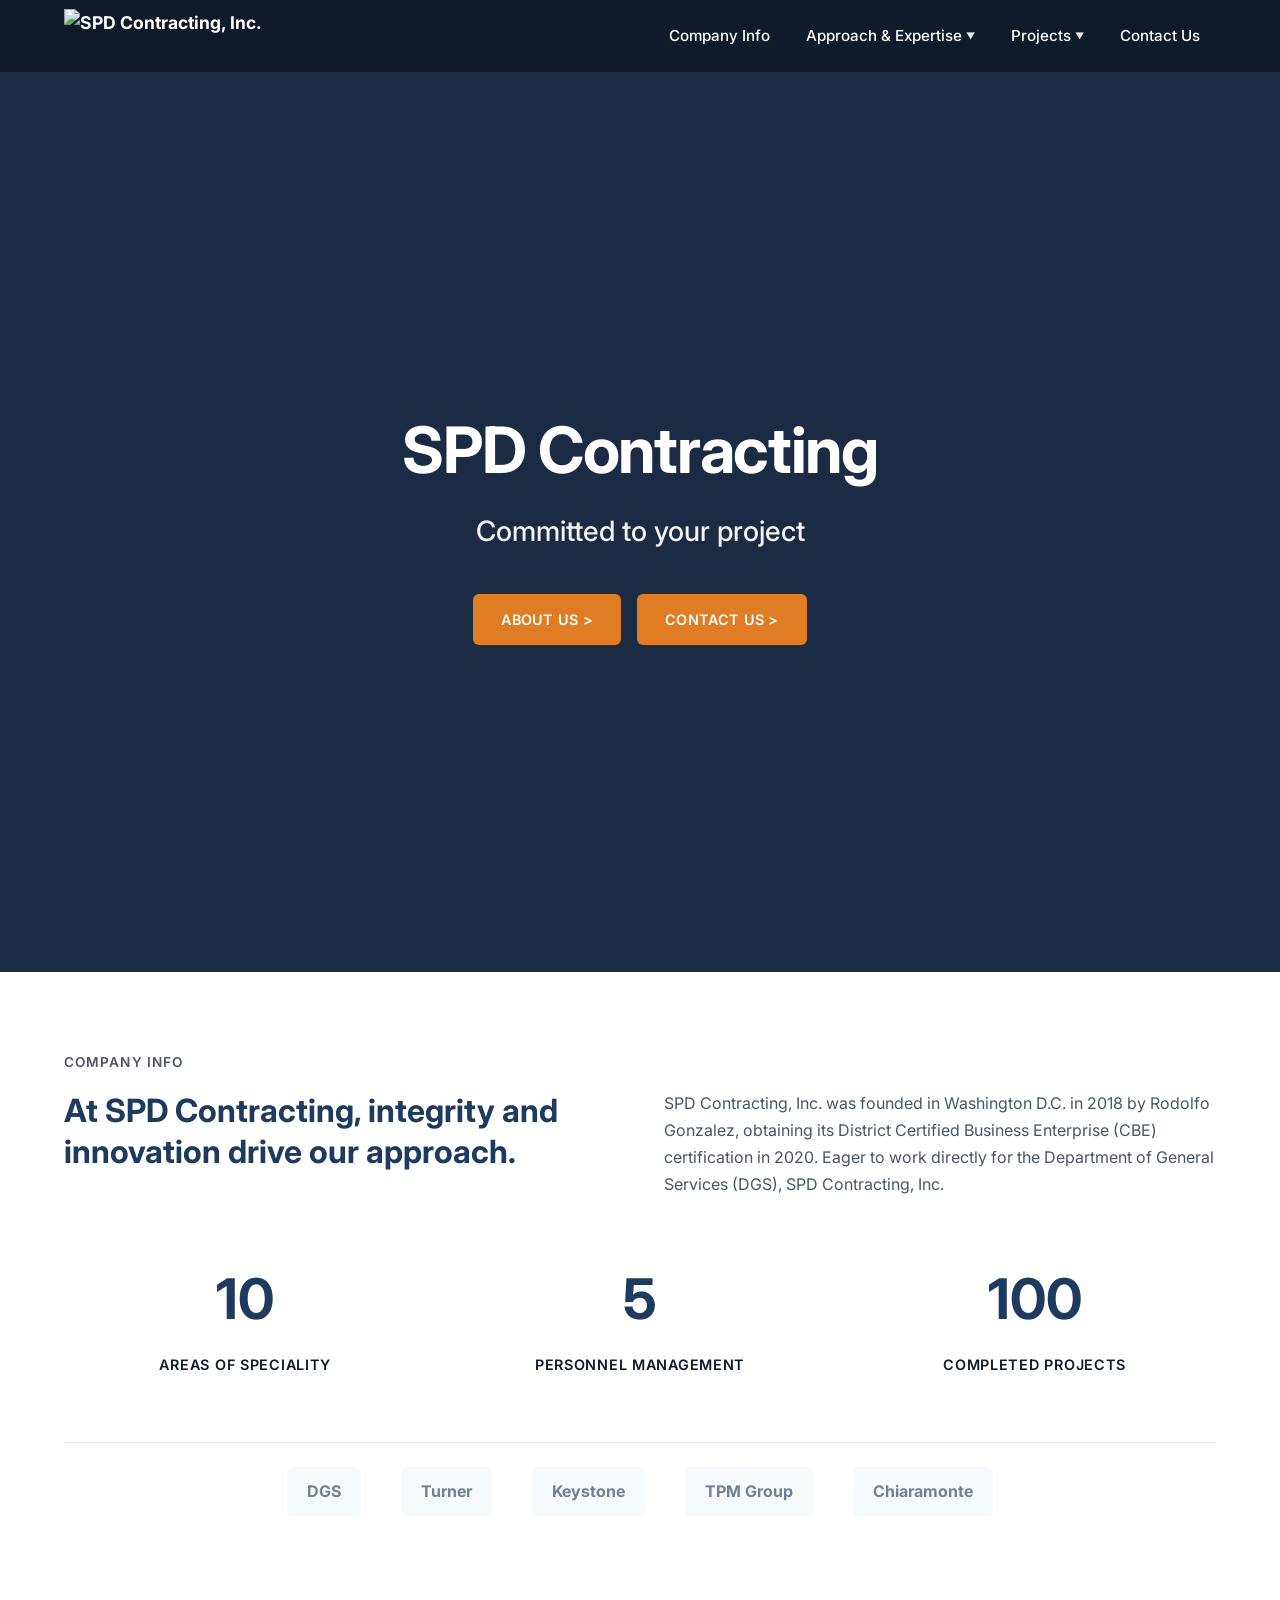
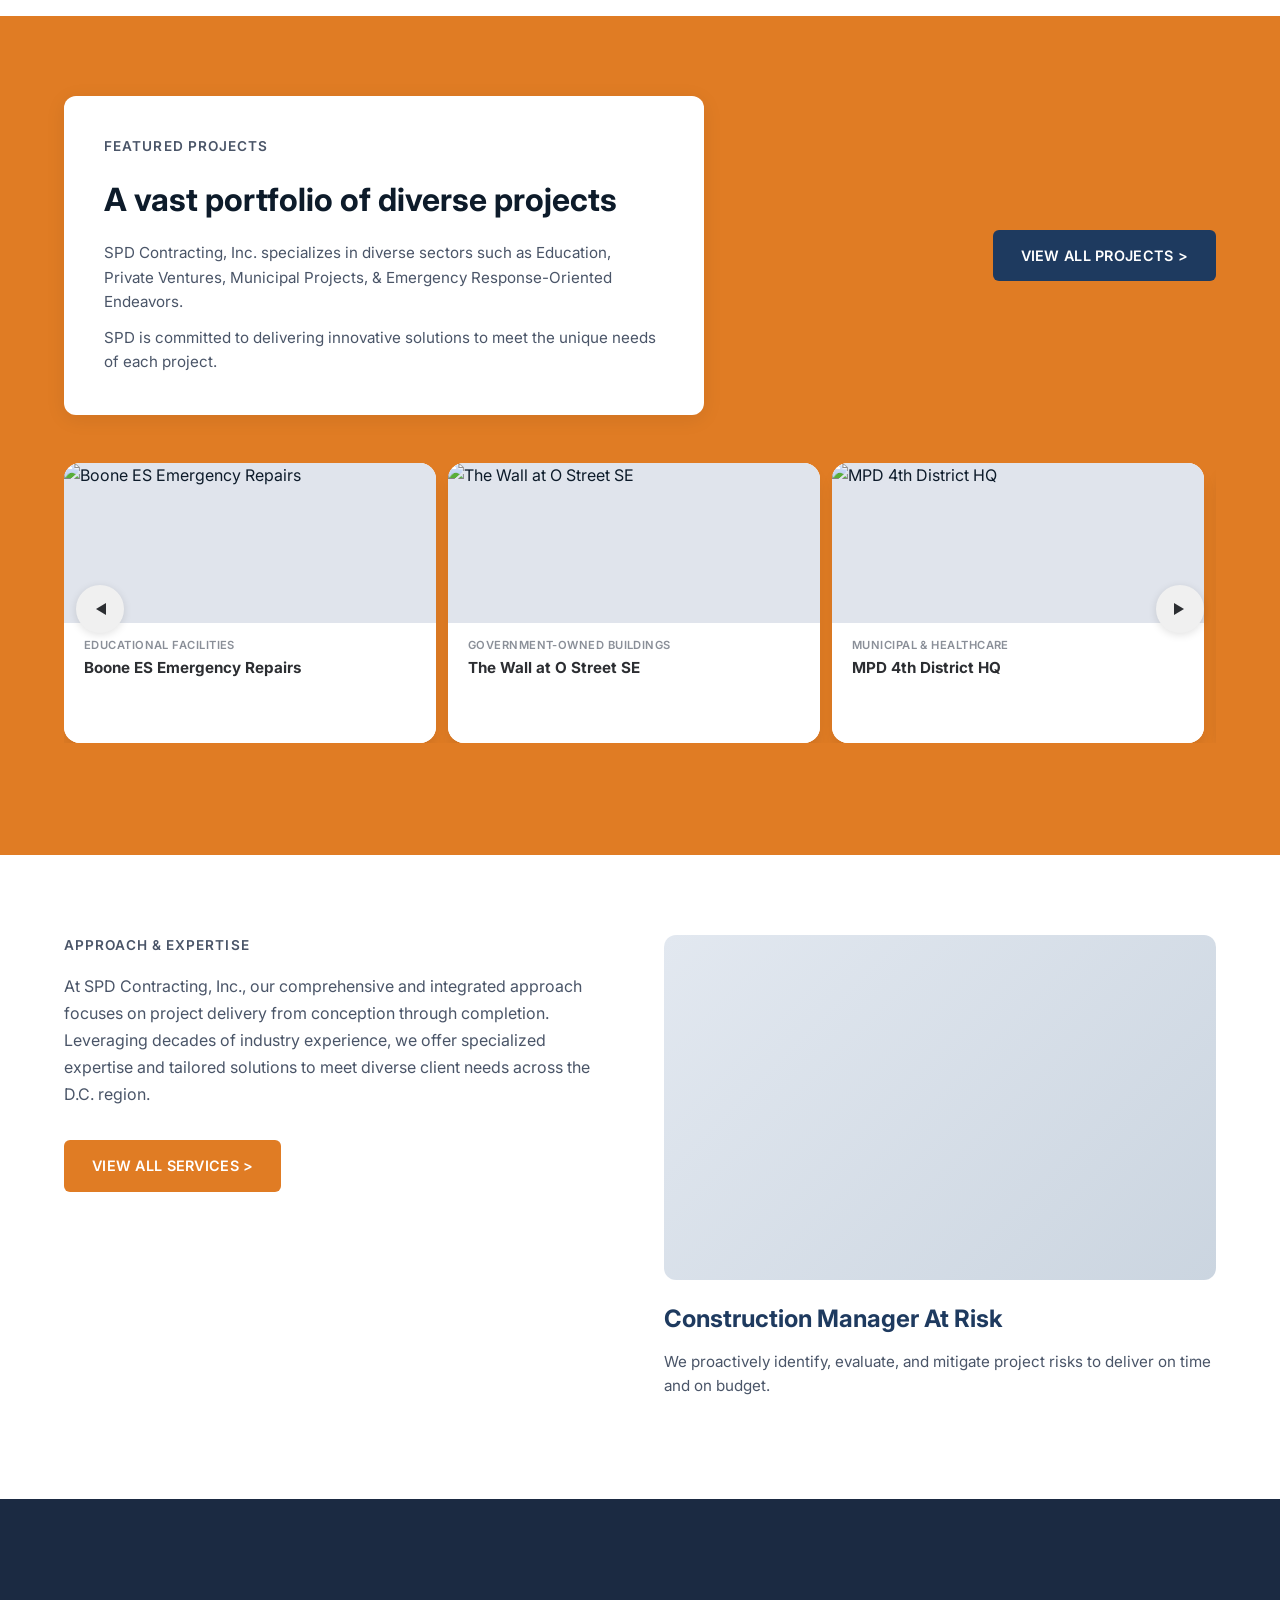
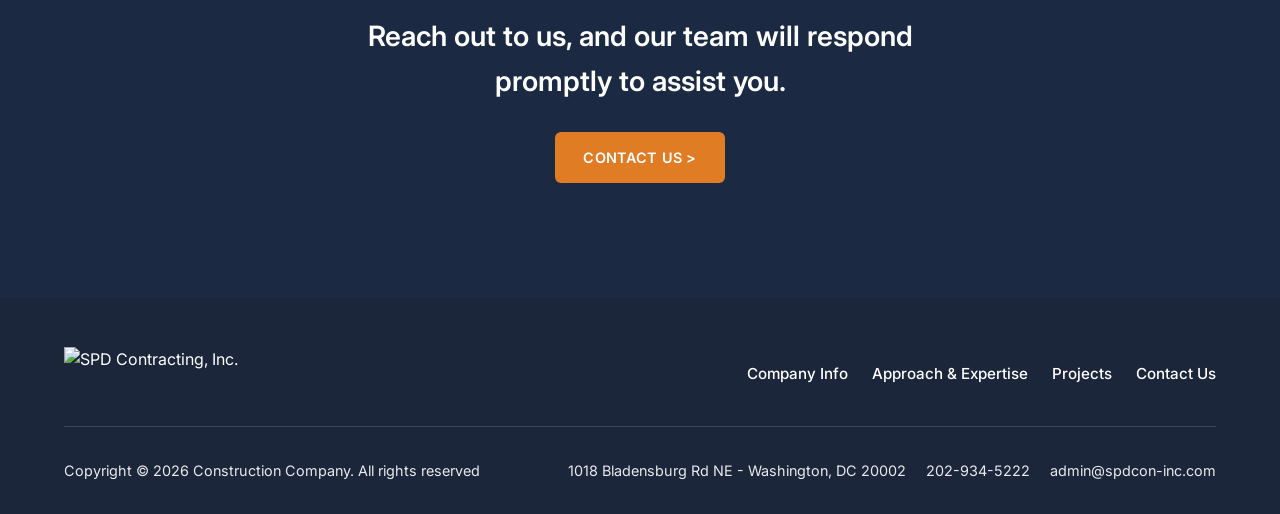
==== commit b6b13da0: "Add service and project pages with dynamic content rendering - Introduced a new JavaScript file (ser" ====
--- a/src/pages/index.html
+++ b/src/pages/index.html
@@ -24,21 +24,21 @@
         <h1 class="hero-title">SPD Contracting</h1>
         <p class="hero-subtitle">Committed to your project</p>
         <div class="hero-buttons">
-          <a href="#approach" class="btn btn-primary">ABOUT US &gt;</a>
-          <a href="#contact" class="btn btn-primary">CONTACT US &gt;</a>
+          <a href="companyInfo.html" class="btn btn-primary">ABOUT US &gt;</a>
+          <a href="contactUs.html" class="btn btn-primary">CONTACT US &gt;</a>
         </div>
       </div>
     </section>
 
     <section class="approach" id="approach">
       <div class="container">
-        <h2 class="section-label">Approach & Expertise</h2>
+        <h2 class="section-label">Company Info</h2>
         <div class="approach-grid">
           <div class="approach-headline">
             <h3>At SPD Contracting, integrity and innovation drive our approach.</h3>
           </div>
           <div class="approach-text">
-            <p>At SPD Contracting, Inc., our comprehensive and integrated approach focuses on project delivery from conception through completion. Leveraging decades of industry experience, we offer specialized expertise and tailored solutions to meet diverse client needs across the D.C. region.</p>
+            <p>SPD Contracting, Inc. was founded in Washington D.C. in 2018 by Rodolfo Gonzalez, obtaining its District Certified Business Enterprise (CBE) certification in 2020. Eager to work directly for the Department of General Services (DGS), SPD Contracting, Inc.</p>
           </div>
         </div>
         <div class="metrics">
@@ -76,32 +76,15 @@
           </div>
           <a href="projects.html" class="btn btn-dark">VIEW ALL PROJECTS &gt;</a>
         </div>
-        <div class="projects-carousel">
-          <button type="button" class="carousel-arrow carousel-prev" aria-label="Previous">‹</button>
-          <div class="projects-cards">
-            <article class="project-card">
-              <div class="project-image"></div>
-              <div class="project-caption">
-                <span class="project-category">Government Housing</span>
-                <h4>Forest Ridge and The Vistas Apartments Renovations</h4>
-              </div>
-            </article>
-            <article class="project-card">
-              <div class="project-image"></div>
-              <div class="project-caption">
-                <span class="project-category">Recreational Facilities</span>
-                <h4>Sherwood Recreation Center Exterior Improvements</h4>
-              </div>
-            </article>
-            <article class="project-card">
-              <div class="project-image"></div>
-              <div class="project-caption">
-                <span class="project-category">Recreational Facilities</span>
-                <h4>Randall Recreation Center Project</h4>
-              </div>
-            </article>
+        <div class="featured-carousel content-section" aria-label="Featured projects">
+          <div class="c-carousel" data-carousel data-carousel-loop="true" data-carousel-dots="false" data-carousel-breakpoints='{"0":1,"600":2,"900":3}' aria-label="Featured projects">
+            <div class="c-carousel__viewport">
+              <div class="c-carousel__track"></div>
+            </div>
+            <button class="c-carousel__btn c-carousel__btn--prev" type="button" aria-label="Previous"></button>
+            <button class="c-carousel__btn c-carousel__btn--next" type="button" aria-label="Next"></button>
+            <div class="c-carousel__dots" aria-label="Pagination"></div>
           </div>
-          <button type="button" class="carousel-arrow carousel-next" aria-label="Next">›</button>
         </div>
       </div>
     </section>
@@ -112,7 +95,7 @@
           <div class="services-intro">
             <h2 class="section-label">Approach & Expertise</h2>
             <p>At SPD Contracting, Inc., our comprehensive and integrated approach focuses on project delivery from conception through completion. Leveraging decades of industry experience, we offer specialized expertise and tailored solutions to meet diverse client needs across the D.C. region.</p>
-            <a href="#approach" class="btn btn-primary">VIEW ALL SERVICES &gt;</a>
+            <a href="approach.html" class="btn btn-primary">VIEW ALL SERVICES &gt;</a>
           </div>
           <div class="service-feature">
             <div class="service-image"></div>
@@ -127,7 +110,7 @@
       <div class="cta-overlay"></div>
       <div class="cta-content">
         <p class="cta-text">Reach out to us, and our team will respond promptly to assist you.</p>
-        <a href="#contact" class="btn btn-primary">CONTACT US &gt;</a>
+        <a href="contactUs.html" class="btn btn-primary">CONTACT US &gt;</a>
       </div>
     </section>
   </main>
@@ -135,18 +118,9 @@
   <div id="site-footer-placeholder"></div>
 
   <script src="../assets/js/carousel.js"></script>
+  <script src="../assets/js/projects-data.js"></script>
+  <script>window.renderHomePage && window.renderHomePage();</script>
   <script src="../assets/js/navbar.js"></script>
   <script src="../assets/js/main.js" data-partials-base="../partials/"></script>
-  <script>
-    document.addEventListener('DOMContentLoaded', function () {
-      var prev = document.querySelector('.carousel-prev');
-      var next = document.querySelector('.carousel-next');
-      var cards = document.querySelector('.projects-cards');
-      if (prev && next && cards) {
-        prev.addEventListener('click', function () { cards.scrollBy({ left: -320, behavior: 'smooth' }); });
-        next.addEventListener('click', function () { cards.scrollBy({ left: 320, behavior: 'smooth' }); });
-      }
-    });
-  </script>
 </body>
 </html>
--- a/src/assets/css/pages.css
+++ b/src/assets/css/pages.css
@@ -355,6 +355,90 @@
   margin-right: auto;
 }
 
+/* ========== Company Info hero ========== */
+.company-info-hero {
+  position: relative;
+  min-height: 38vh;
+  max-height: 420px;
+  display: flex;
+  align-items: center;
+  justify-content: center;
+  background: var(--color-navy) url('https://images.unsplash.com/photo-1504307651254-35680f356dfd?w=1920') center/cover no-repeat;
+  margin: 0 -24px 3rem;
+  border-radius: 12px;
+  overflow: hidden;
+}
+
+.company-info-hero__overlay {
+  position: absolute;
+  inset: 0;
+  background: rgba(13, 27, 42, 0.82);
+}
+
+.company-info-hero__content {
+  position: relative;
+  z-index: 1;
+  text-align: center;
+  padding: 2rem;
+}
+
+.company-info-hero__title {
+  margin: 0;
+  font-size: clamp(2.25rem, 5vw, 3.5rem);
+  font-weight: 700;
+  color: var(--color-white);
+  letter-spacing: -0.02em;
+  line-height: 1.1;
+}
+
+.company-info-hero__title-script {
+  display: block;
+  font-size: 0.6em;
+  font-weight: 500;
+  font-style: italic;
+  letter-spacing: 0.02em;
+  margin-top: 0.1em;
+}
+
+@media (min-width: 768px) {
+  .company-info-hero {
+    margin-left: calc(-50vw + 50%);
+    margin-right: calc(-50vw + 50%);
+    border-radius: 0;
+  }
+}
+
+.page-company-info .approach-headline .approach-text,
+.page-company-info .approach-headline p {
+  margin: 0 0 1rem;
+  font-size: 1rem;
+  color: var(--color-gray);
+  line-height: 1.7;
+}
+
+.page-company-info .approach-headline p:last-child {
+  margin-bottom: 0;
+}
+
+/* Company Info: Featured work cards grid (4 cards: 3 + 1 layout) */
+.company-info-cards__grid {
+  display: grid;
+  grid-template-columns: repeat(3, 1fr);
+  gap: 1.5rem;
+}
+
+@media (max-width: 900px) {
+  .company-info-cards__grid {
+    grid-template-columns: repeat(2, 1fr);
+  }
+}
+
+@media (max-width: 600px) {
+  .company-info-cards__grid {
+    grid-template-columns: 1fr;
+  }
+}
+
 /* ========== Projects page ========== */
 .page-projects {
   padding-top: var(--header-height);
@@ -531,3 +615,869 @@
   height: 100%;
   object-fit: cover;
 }
+
+/* ========== Contact page ========== */
+.page-contact {
+  font-family: 'Inter', sans-serif;
+}
+
+.contact-hero {
+  position: relative;
+  padding: 5rem 1.5rem;
+  z-index: 20;
+}
+
+.page-contact .hero-overlay {
+  position: absolute;
+  inset: 0;
+  background: linear-gradient(to right, rgba(0, 48, 96, 0.92), rgba(0, 48, 96, 0.7));
+}
+
+.contact-hero-content {
+  position: relative;
+  z-index: 10;
+  max-width: 80rem;
+  margin: 0 auto;
+  padding: 8rem 1.5rem 6rem;
+}
+
+.contact-hero-title-wrap {
+  display: flex;
+  flex-direction: column;
+}
+
+.contact-hero-title {
+  margin: 0;
+  color: var(--color-white);
+  font-size: clamp(3.5rem, 8vw, 6rem);
+  font-weight: 700;
+  letter-spacing: -0.03em;
+}
+
+.contact-hero-subtitle {
+  margin-top: -0.25rem;
+  margin-left: 8rem;
+  color: var(--color-white);
+  font-size: clamp(2.5rem, 5vw, 3.5rem);
+  font-family: 'Dancing Script', cursive;
+  line-height: 1;
+}
+
+.contact-page-content {
+  padding-top: 3rem;
+  padding-bottom: 3rem;
+}
+
+.contact-form-section {
+  position: relative;
+  z-index: 20;
+  padding: 5rem 1.5rem;
+}
+
+.contact-form-shell {
+  max-width: 56rem;
+  margin: 0 auto;
+  background: var(--color-white);
+  border-radius: 2rem;
+  overflow: hidden;
+  border: 1px solid #e2e8f0;
+  box-shadow: 0 24px 48px -20px rgba(15, 23, 42, 0.35);
+  position: relative;
+}
+
+.contact-form-shell::before {
+  content: "";
+  position: absolute;
+  top: 0;
+  left: 0;
+  right: 0;
+  height: 6px;
+  background: linear-gradient(90deg, #003060, #0a4f90);
+}
+
+.contact-form-inner {
+  padding: 2.5rem;
+  background: linear-gradient(180deg, #ffffff 0%, #f8fafc 100%);
+}
+
+.contact-form-header {
+  text-align: center;
+  margin-bottom: 3rem;
+}
+
+.contact-form-title {
+  margin: 0 0 1rem;
+  font-size: clamp(2rem, 4vw, 2.5rem);
+  font-weight: 700;
+  color: var(--color-navy);
+  letter-spacing: -0.02em;
+}
+
+.contact-form-description {
+  margin: 0 auto;
+  max-width: 32rem;
+  color: #64748b;
+  line-height: 1.7;
+}
+
+.contact-form {
+  display: flex;
+  flex-direction: column;
+  gap: 2rem;
+}
+
+.contact-grid {
+  display: grid;
+  gap: 2rem;
+}
+
+.contact-grid-two-col {
+  grid-template-columns: 1fr 1fr;
+}
+
+.form-field {
+  position: relative;
+}
+
+.input-line {
+  width: 100%;
+  background: #ffffff;
+  border: 1px solid #dbe5ef;
+  border-radius: 0.75rem;
+  padding: 1.15rem 0.9rem 0.55rem;
+  transition: border-color 0.2s, box-shadow 0.2s;
+  font-size: 0.95rem;
+  color: var(--color-dark);
+}
+
+.input-line:focus {
+  outline: none;
+  border-color: var(--color-navy);
+  box-shadow: 0 0 0 4px rgba(0, 48, 96, 0.12);
+}
+
+.form-field-floating label {
+  position: absolute;
+  left: 0.85rem;
+  top: 1rem;
+  font-size: 0.875rem;
+  font-weight: 500;
+  color: #64748b;
+  background: transparent;
+  padding: 0;
+  pointer-events: none;
+  transition: all 0.2s;
+}
+
+.form-field-floating .input-line:focus + label,
+.form-field-floating .input-line:not(:placeholder-shown) + label {
+  top: -1.15rem;
+  left: 0;
+  font-size: 0.75rem;
+  color: var(--color-navy);
+}
+
+.input-line::placeholder {
+  color: transparent;
+}
+
+.input-box {
+  width: 100%;
+  border: 1px solid #dbe5ef;
+  border-radius: 0.75rem;
+  padding: 1rem 1rem;
+  background: #ffffff;
+  color: var(--color-dark);
+  resize: vertical;
+  min-height: 7rem;
+  transition: border-color 0.2s, box-shadow 0.2s;
+}
+
+.input-box:focus {
+  outline: none;
+  border-color: var(--color-navy);
+  box-shadow: 0 0 0 4px rgba(0, 48, 96, 0.12);
+}
+
+.input-box::placeholder {
+  color: #94a3b8;
+}
+
+.contact-submit-btn {
+  width: 100%;
+  border: none;
+  border-radius: 0.75rem;
+  background: linear-gradient(135deg, #003060 0%, #0a4f90 100%);
+  color: var(--color-white);
+  font-weight: 700;
+  letter-spacing: 0.04em;
+  padding: 1rem 1.25rem;
+  display: flex;
+  align-items: center;
+  justify-content: center;
+  gap: 0.5rem;
+  cursor: pointer;
+  transition: transform 0.2s, box-shadow 0.2s, filter 0.2s;
+  box-shadow: 0 12px 26px rgba(0, 48, 96, 0.3);
+}
+
+.contact-submit-btn:hover {
+  transform: translateY(-1px);
+  filter: brightness(1.03);
+  box-shadow: 0 16px 30px rgba(0, 48, 96, 0.34);
+}
+
+.contact-submit-btn .material-symbols-outlined {
+  transition: transform 0.2s;
+}
+
+.contact-submit-btn:hover .material-symbols-outlined {
+  transform: translateX(4px);
+}
+
+.contact-info-grid {
+  margin-top: 4rem;
+  padding-top: 3rem;
+  border-top: 1px solid #f1f5f9;
+  display: grid;
+  grid-template-columns: repeat(3, 1fr);
+  gap: 2rem;
+}
+
+.contact-info-item {
+  display: flex;
+  align-items: center;
+  gap: 1rem;
+  padding: 0.95rem;
+  border: 1px solid #e2e8f0;
+  border-radius: 0.9rem;
+  background: #ffffff;
+}
+
+.contact-info-item p {
+  margin: 0;
+  color: #475569;
+  font-size: 0.875rem;
+}
+
+.contact-info-icon {
+  width: 2.5rem;
+  height: 2.5rem;
+  border-radius: 999px;
+  display: flex;
+  align-items: center;
+  justify-content: center;
+  flex-shrink: 0;
+}
+
+.contact-info-icon .material-symbols-outlined {
+  font-size: 1.125rem;
+}
+
+.contact-info-icon-location {
+  background: #fef2f2;
+  color: #ef4444;
+}
+
+.contact-info-icon-phone {
+  background: #eff6ff;
+  color: #3b82f6;
+}
+
+.contact-info-icon-email {
+  background: #eef2ff;
+  color: #6366f1;
+}
+
+.related-projects {
+  max-width: 80rem;
+  margin: 0 auto;
+  padding: 5rem 1.5rem;
+}
+
+.related-projects-header {
+  display: flex;
+  align-items: center;
+  justify-content: space-between;
+  margin-bottom: 3rem;
+}
+
+.related-projects-title {
+  margin: 0;
+  font-size: clamp(1.75rem, 3vw, 2rem);
+  font-weight: 700;
+  letter-spacing: -0.02em;
+}
+
+.related-projects-nav {
+  display: flex;
+  gap: 0.5rem;
+}
+
+.related-nav-btn {
+  width: 3rem;
+  height: 3rem;
+  border-radius: 999px;
+  border: none;
+  background: #f1f5f9;
+  color: #475569;
+  display: flex;
+  align-items: center;
+  justify-content: center;
+  cursor: pointer;
+  transition: background-color 0.2s;
+}
+
+.related-nav-btn:hover {
+  background: #e2e8f0;
+}
+
+.related-projects-grid {
+  display: grid;
+  grid-template-columns: 1fr 1fr;
+  gap: 3rem;
+}
+
+.related-project-card {
+  color: inherit;
+}
+
+.related-project-media {
+  position: relative;
+  aspect-ratio: 16 / 9;
+  border-radius: 1.5rem;
+  overflow: hidden;
+  margin-bottom: 1.5rem;
+  box-shadow: 0 20px 25px -5px rgba(15, 23, 42, 0.15);
+}
+
+.related-project-media img {
+  width: 100%;
+  height: 100%;
+  object-fit: cover;
+  transition: transform 0.7s;
+}
+
+.related-project-overlay {
+  position: absolute;
+  inset: 0;
+  background: linear-gradient(to top, rgba(0, 0, 0, 0.4), transparent);
+  opacity: 0;
+  transition: opacity 0.2s;
+}
+
+.related-project-card:hover .related-project-media img {
+  transform: scale(1.05);
+}
+
+.related-project-card:hover .related-project-overlay {
+  opacity: 1;
+}
+
+.related-project-name {
+  margin: 0 0 0.75rem;
+  font-size: 1.5rem;
+  font-weight: 700;
+  transition: color 0.2s;
+}
+
+.related-project-card:hover .related-project-name {
+  color: var(--color-navy);
+}
+
+.related-project-summary {
+  margin: 0 0 1rem;
+  color: #64748b;
+  line-height: 1.7;
+  display: -webkit-box;
+  -webkit-line-clamp: 3;
+  -webkit-box-orient: vertical;
+  overflow: hidden;
+}
+
+.related-project-link {
+  display: inline-flex;
+  align-items: center;
+  gap: 0.5rem;
+  color: #dc2626;
+  font-weight: 700;
+  text-decoration: none;
+  transition: gap 0.2s;
+}
+
+.related-project-link:hover {
+  gap: 0.75rem;
+}
+
+@media (max-width: 900px) {
+  .contact-info-grid,
+  .related-projects-grid {
+    grid-template-columns: 1fr;
+  }
+}
+
+@media (max-width: 768px) {
+  .contact-grid-two-col {
+    grid-template-columns: 1fr;
+  }
+
+  .contact-form-inner {
+    padding: 1.5rem;
+  }
+
+  .related-projects-header {
+    flex-direction: column;
+    align-items: flex-start;
+    gap: 1rem;
+  }
+
+  .contact-hero-subtitle {
+    margin-left: 4rem;
+  }
+}
+
+/* ========== Approach page ========== */
+.page-approach {
+  font-family: 'Inter', sans-serif;
+}
+
+.approach-related-section {
+  max-width: 80rem;
+  margin: 0 auto;
+  padding: 5rem 1.5rem;
+}
+
+.approach-related-header {
+  margin-bottom: 3rem;
+}
+
+.approach-related-title {
+  margin: 0;
+  color: var(--color-navy);
+  font-size: clamp(2rem, 4vw, 2.5rem);
+  font-weight: 700;
+  letter-spacing: -0.02em;
+}
+
+.approach-related-accent {
+  width: 5rem;
+  height: 0.25rem;
+  margin-top: 1rem;
+  background: var(--color-accent);
+}
+
+.approach-related-grid {
+  display: grid;
+  grid-template-columns: repeat(3, minmax(0, 1fr));
+  gap: 2.5rem;
+}
+
+.approach-related-card {
+  display: flex;
+  flex-direction: column;
+  height: 100%;
+}
+
+.approach-related-media {
+  position: relative;
+  overflow: hidden;
+  border-radius: 1.5rem;
+  margin-bottom: 1.5rem;
+  box-shadow: 0 10px 20px rgba(15, 23, 42, 0.16);
+  aspect-ratio: 4 / 3;
+}
+
+.approach-related-media img {
+  width: 100%;
+  height: 100%;
+  object-fit: cover;
+  transition: transform 0.7s;
+}
+
+.approach-related-overlay {
+  position: absolute;
+  inset: 0;
+  background: linear-gradient(to top, rgba(0, 48, 96, 0.6), transparent);
+  opacity: 0;
+  transition: opacity 0.2s;
+}
+
+.approach-related-card:hover .approach-related-media img {
+  transform: scale(1.05);
+}
+
+.approach-related-card:hover .approach-related-overlay {
+  opacity: 1;
+}
+
+.approach-related-body {
+  display: flex;
+  flex-direction: column;
+  flex-grow: 1;
+}
+
+.approach-related-name {
+  margin: 0 0 0.75rem;
+  font-size: 1.5rem;
+  font-weight: 700;
+  transition: color 0.2s;
+}
+
+.approach-related-card:hover .approach-related-name {
+  color: var(--color-navy);
+}
+
+.approach-related-summary {
+  margin: 0 0 1.5rem;
+  color: #64748b;
+  line-height: 1.7;
+  display: -webkit-box;
+  -webkit-line-clamp: 3;
+  -webkit-box-orient: vertical;
+  overflow: hidden;
+  flex-grow: 1;
+}
+
+.approach-related-link {
+  display: inline-flex;
+  align-items: center;
+  gap: 0.5rem;
+  color: var(--color-accent);
+  font-weight: 700;
+  text-decoration: none;
+  transition: gap 0.2s;
+}
+
+.approach-related-link:hover {
+  gap: 0.75rem;
+}
+
+@media (max-width: 1024px) {
+  .approach-related-grid {
+    grid-template-columns: repeat(2, minmax(0, 1fr));
+  }
+}
+
+@media (max-width: 768px) {
+  .approach-related-grid {
+    grid-template-columns: 1fr;
+  }
+}
+
+/* --- Alignment overrides from WordPress source --- */
+.page-approach {
+  background: var(--color-white);
+}
+
+.page-approach #main-content {
+  padding-top: 0;
+  background: transparent;
+}
+
+.page-approach .section-title {
+  font-size: clamp(1.75rem, 3vw, 2.25rem);
+  font-weight: 700;
+  color: var(--color-dark);
+  margin: 0 0 2rem;
+}
+
+.page-approach .content-section {
+  padding: 3rem 0;
+}
+
+.page-approach .approach-intro {
+  margin: 0 0 2rem;
+  font-size: 1rem;
+  color: var(--color-gray);
+  line-height: 1.75;
+}
+
+.approach-page-body {
+  padding-top: 3rem;
+  padding-bottom: 4rem;
+}
+
+.page-company-info {
+  background: var(--color-white);
+}
+
+.page-company-info #main-content {
+  padding-top: 0;
+}
+
+.page-company-info .section-title {
+  font-size: clamp(1.75rem, 3vw, 2.25rem);
+  font-weight: 700;
+  color: var(--color-dark);
+  margin: 0 0 2rem;
+}
+
+.page-company-info .content-section {
+  padding: 3rem 0;
+  border-bottom: 1px solid #f1f5f9;
+}
+
+.page-company-info .content-section:last-child {
+  border-bottom: none;
+}
+
+.ci-page-body {
+  padding-top: 3rem;
+  padding-bottom: 4rem;
+}
+
+.company-info-hero {
+  min-height: 70vh;
+  border-radius: 0;
+  margin: 0;
+  max-height: none;
+  padding-top: var(--header-height);
+}
+
+.company-info-hero__overlay {
+  background: rgba(15, 28, 50, 0.72);
+}
+
+.company-info-hero__title {
+  font-size: clamp(2.75rem, 7vw, 5rem);
+}
+
+.company-info-hero__title-script {
+  font-style: italic;
+  font-weight: 300;
+  color: #93c5fd;
+}
+
+.page-company-info .approach-text {
+  font-size: 1rem;
+  color: var(--color-gray);
+  line-height: 1.75;
+  margin: 0 0 1rem;
+}
+
+.company-story__grid {
+  display: grid;
+  grid-template-columns: 1fr 1fr;
+  gap: 3.5rem;
+  align-items: start;
+}
+
+.company-story__media {
+  border-radius: 12px;
+  overflow: hidden;
+  box-shadow: 0 8px 24px rgba(0, 0, 0, 0.12);
+}
+
+.company-story__media img {
+  width: 100%;
+  aspect-ratio: 4 / 3;
+  object-fit: cover;
+}
+
+.company-story__content p {
+  margin: 0 0 1.1rem;
+  font-size: 1rem;
+  color: var(--color-gray);
+  line-height: 1.75;
+}
+
+.leadership-intro {
+  display: grid;
+  grid-template-columns: 280px 1fr;
+  gap: 3rem;
+  align-items: start;
+  margin-bottom: 3rem;
+}
+
+.leadership-intro__media {
+  border-radius: 12px;
+  overflow: hidden;
+  box-shadow: 0 8px 24px rgba(0, 0, 0, 0.12);
+}
+
+.leadership-intro__media img {
+  width: 100%;
+  aspect-ratio: 3 / 4;
+  object-fit: cover;
+}
+
+.leadership-intro__content p {
+  margin: 0 0 1rem;
+  font-size: 1rem;
+  color: var(--color-gray);
+  line-height: 1.75;
+  text-align: justify;
+}
+
+.leadership-grid {
+  display: grid;
+  grid-template-columns: repeat(4, 1fr);
+  gap: 2rem;
+}
+
+.leader-card {
+  border-radius: 12px;
+  overflow: hidden;
+  background: #f8fafc;
+  box-shadow: 0 2px 12px rgba(0, 0, 0, 0.07);
+}
+
+.leader-card__img {
+  aspect-ratio: 1;
+  overflow: hidden;
+}
+
+.leader-card__img img {
+  width: 100%;
+  height: 100%;
+  object-fit: cover;
+}
+
+.leader-card__meta {
+  padding: 1rem 1.1rem 1.25rem;
+}
+
+.leader-card__name {
+  margin: 0 0 0.25rem;
+  font-size: 1rem;
+  font-weight: 700;
+  color: var(--color-dark);
+}
+
+.leader-card__role {
+  margin: 0;
+  font-size: 0.85rem;
+  color: var(--color-gray);
+}
+
+.ci-partners__pills {
+  display: flex;
+  flex-wrap: wrap;
+  gap: 0.6rem;
+  margin-bottom: 2.5rem;
+}
+
+.ci-partners__pill {
+  display: inline-block;
+  padding: 0.4rem 1rem;
+  border-radius: 999px;
+  border: 1.5px solid #cbd5e1;
+  background: #f8fafc;
+  font-size: 0.875rem;
+  font-weight: 600;
+  color: var(--color-dark);
+}
+
+.ci-partners__logos {
+  display: flex;
+  flex-wrap: wrap;
+  gap: 1.25rem;
+}
+
+.ci-partners__logo-item {
+  display: flex;
+  flex-direction: column;
+  align-items: center;
+  justify-content: center;
+  min-width: 8rem;
+  padding: 1.1rem 1.5rem;
+  border: 1px solid #e2e8f0;
+  border-radius: 10px;
+  background: #ffffff;
+}
+
+.ci-partners__logo-item > span {
+  font-size: 1.1rem;
+  font-weight: 700;
+  color: var(--color-navy);
+}
+
+.ci-partners__logo-item > small {
+  margin-top: 0.2rem;
+  font-size: 0.7rem;
+  color: var(--color-gray);
+  text-align: center;
+}
+
+.ci-featured-work__grid {
+  display: grid;
+  grid-template-columns: repeat(2, 1fr);
+  gap: 2rem;
+}
+
+.ci-work-card {
+  border-radius: 14px;
+  overflow: hidden;
+  box-shadow: 0 4px 14px rgba(0, 0, 0, 0.08);
+  background: #fff;
+}
+
+.ci-work-card__link {
+  display: flex;
+  flex-direction: column;
+  height: 100%;
+}
+
+.ci-work-card__img {
+  aspect-ratio: 16 / 9;
+  overflow: hidden;
+}
+
+.ci-work-card__img img {
+  width: 100%;
+  height: 100%;
+  object-fit: cover;
+}
+
+.ci-work-card__body {
+  padding: 1.25rem 1.4rem 1.5rem;
+  display: flex;
+  flex-direction: column;
+  flex-grow: 1;
+}
+
+.ci-work-card__cat {
+  margin: 0 0 0.4rem;
+  font-size: 0.75rem;
+  font-weight: 600;
+  text-transform: uppercase;
+  color: var(--color-accent);
+}
+
+.ci-work-card__title {
+  margin: 0 0 0.6rem;
+  font-size: 1.1rem;
+  font-weight: 700;
+  color: var(--color-dark);
+}
+
+.ci-work-card__excerpt {
+  margin: 0 0 1rem;
+  font-size: 0.875rem;
+  color: var(--color-gray);
+  line-height: 1.6;
+  display: -webkit-box;
+  -webkit-line-clamp: 3;
+  -webkit-box-orient: vertical;
+  overflow: hidden;
+}
+
+.ci-work-card__cta {
+  font-size: 0.875rem;
+  font-weight: 700;
+  color: var(--color-accent);
+}
+
+@media (max-width: 1024px) {
+  .leadership-grid {
+    grid-template-columns: repeat(2, 1fr);
+  }
+}
+
+@media (max-width: 768px) {
+  .company-story__grid,
+  .leadership-intro,
+  .ci-featured-work__grid {
+    grid-template-columns: 1fr;
+  }
+}
